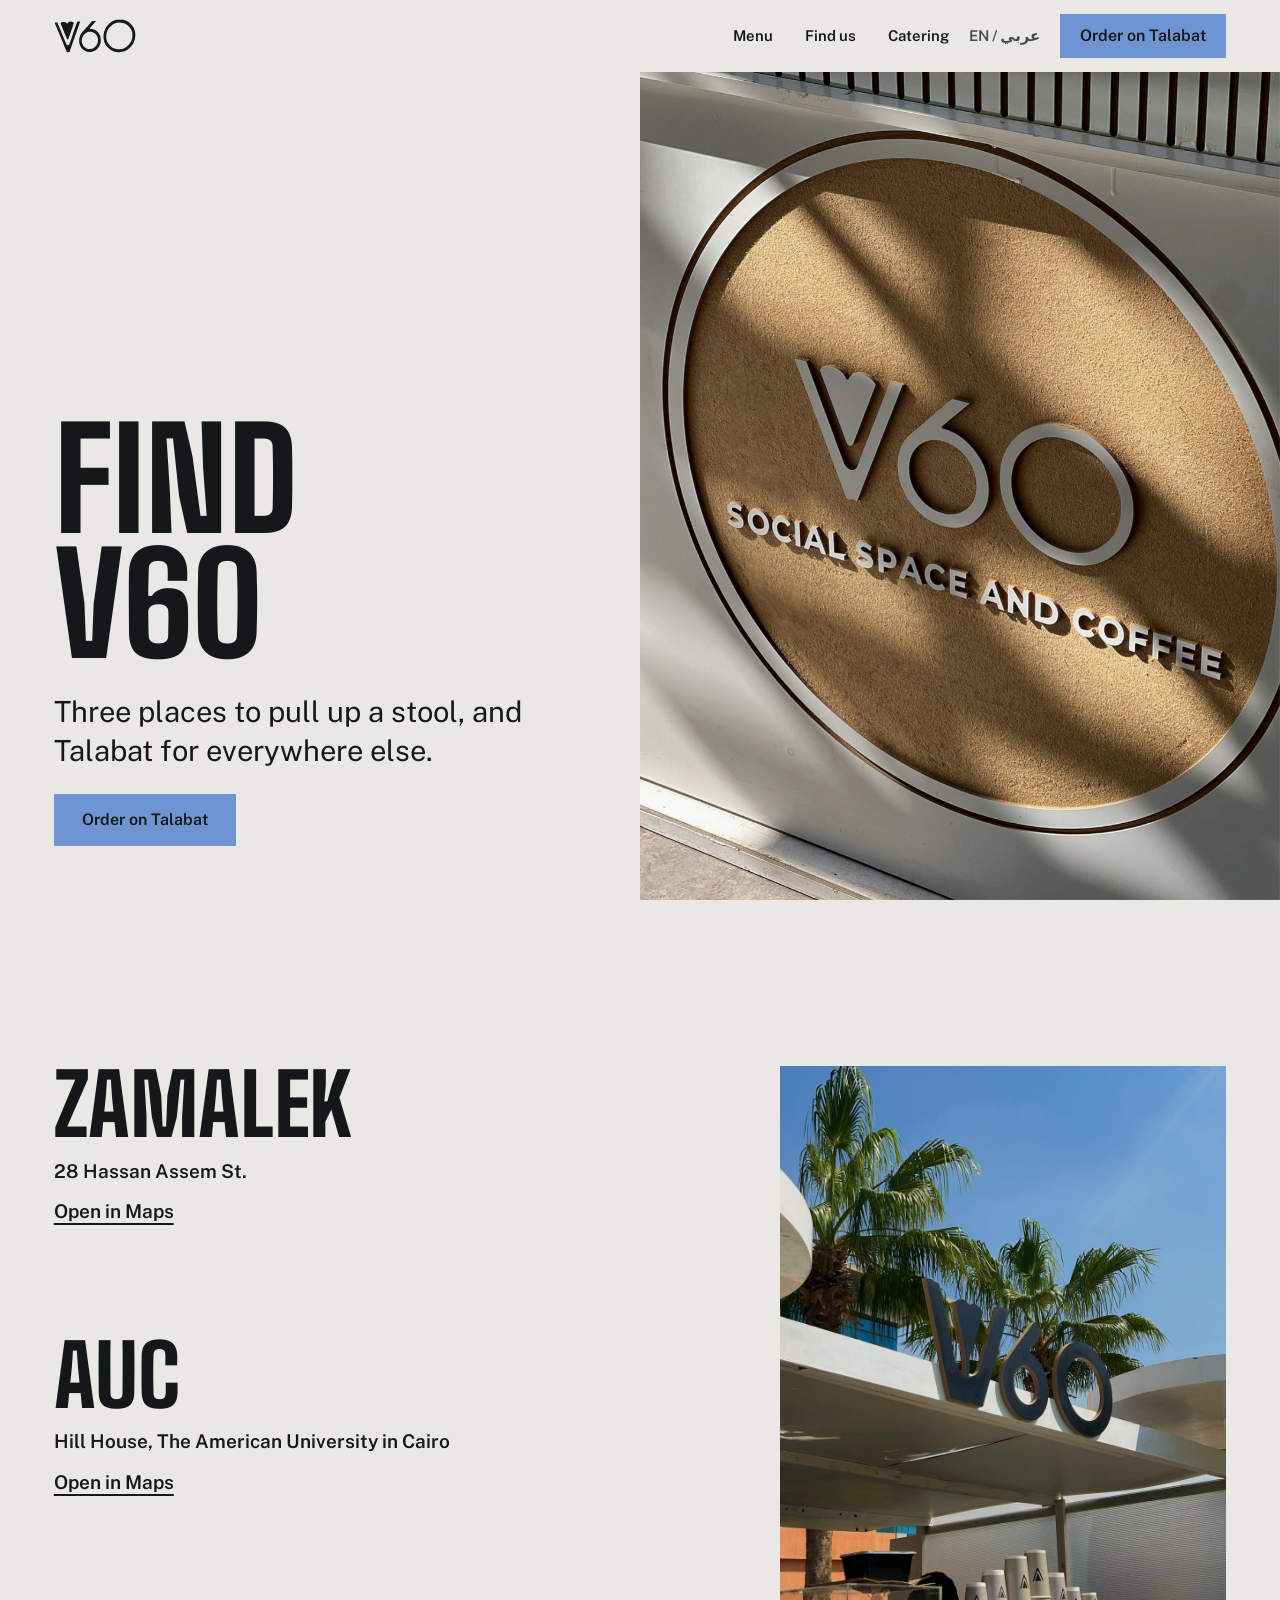
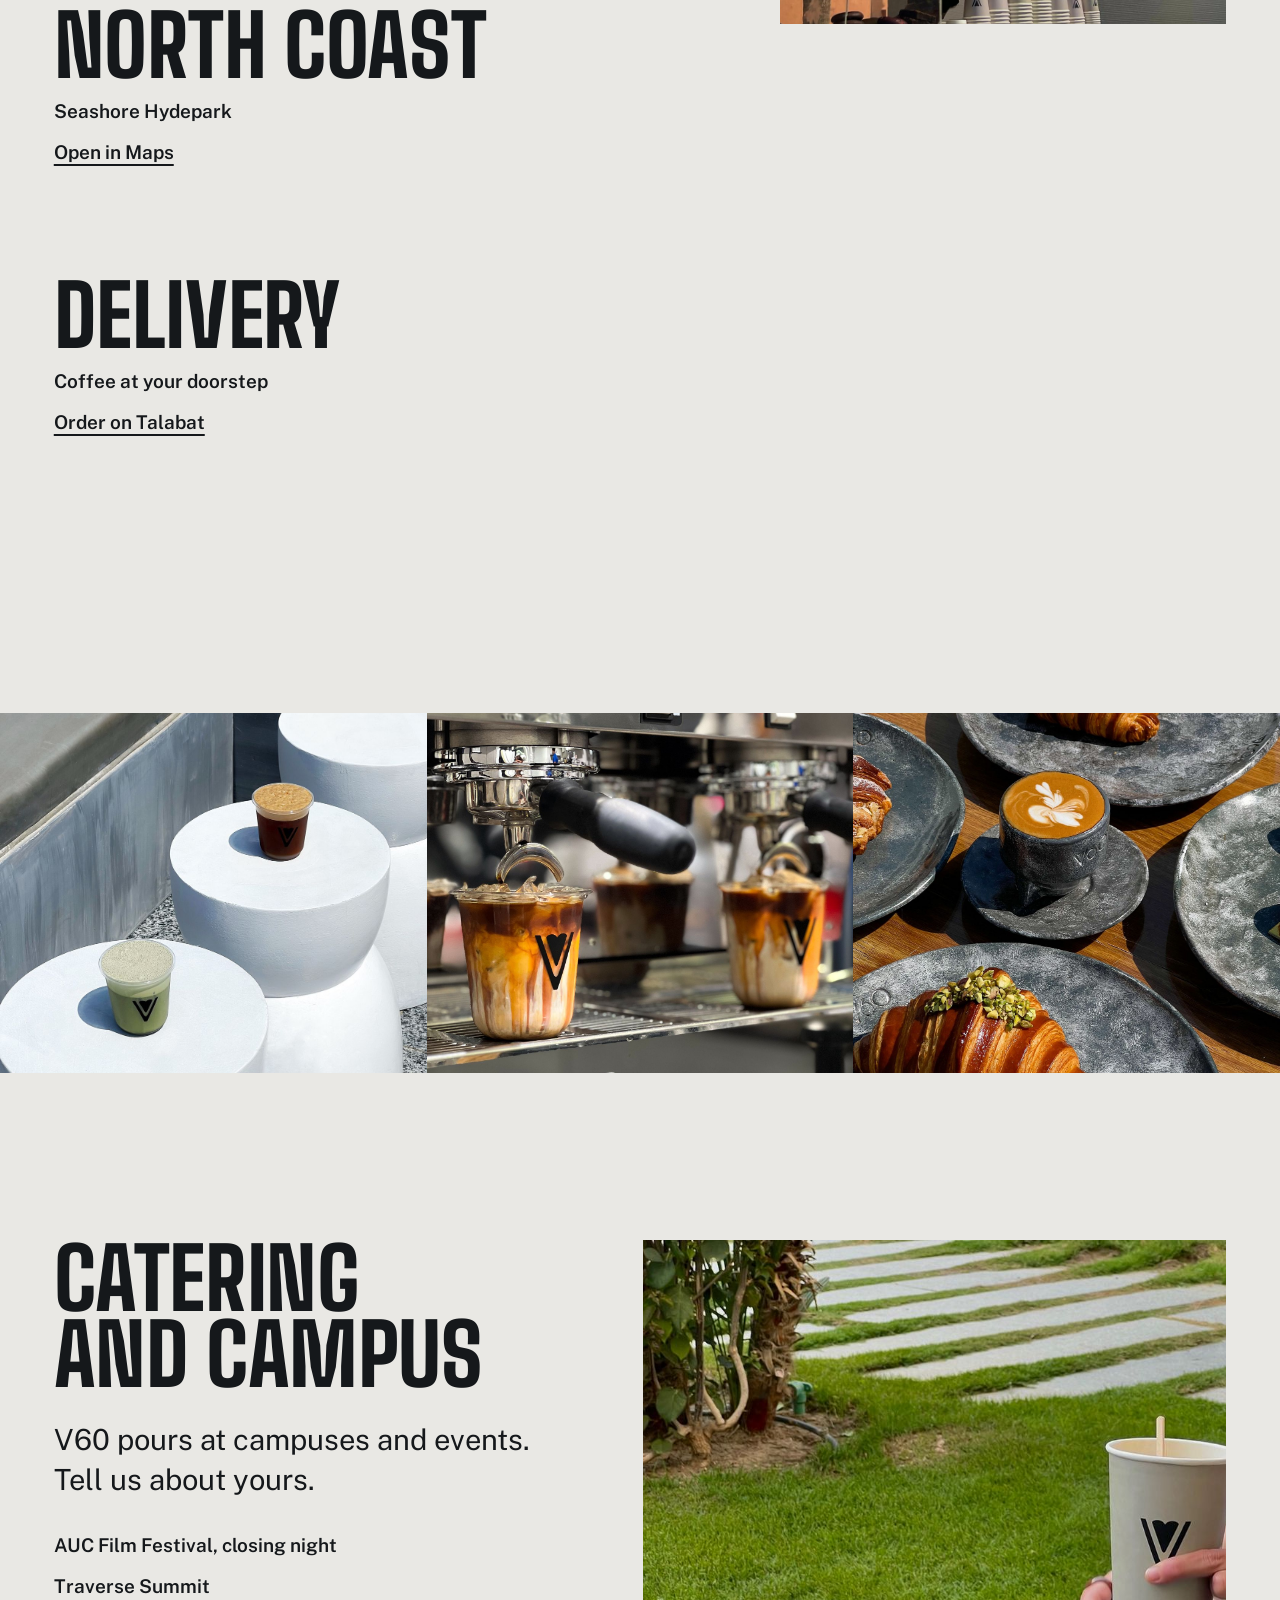
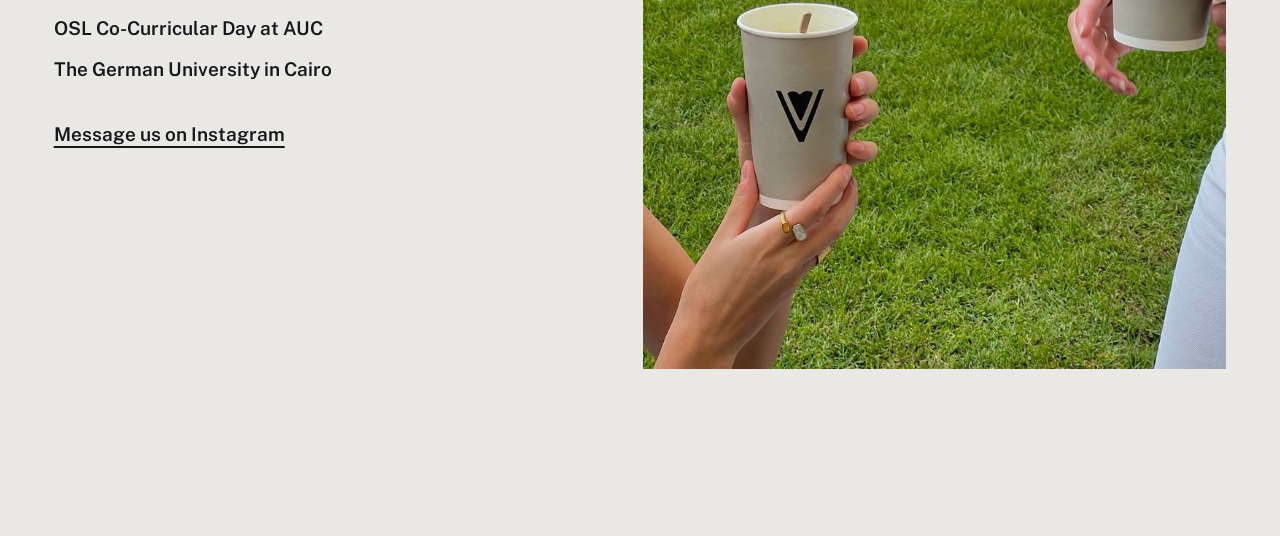
==== find.html @ 7d5fd2e3 "V60 website concept Co-Authored-By: Claude Sonnet 5.5 <noreply@anthropic.com> Claude-Session: https:" ====
<!doctype html>
<html lang="en">
<head>
<meta charset="utf-8">
<meta name="viewport" content="width=device-width, initial-scale=1, minimum-scale=1">
<title>Find us | V60 Social Space and Coffee</title>
<meta name="description" content="V60 in Zamalek, at AUC and on the North Coast. Delivery on Talabat. Catering for campuses and events.">
<meta name="theme-color" content="#E9E8E4">
<link rel="icon" href="assets/logo-dark.svg" type="image/svg+xml">
<link rel="preload" as="font" type="font/woff2" href="assets/fonts/big-shoulders-latin-800-normal.woff2" crossorigin>
<link rel="preload" as="font" type="font/woff2" href="assets/fonts/public-sans-latin-400-normal.woff2" crossorigin>
<link rel="preload" as="font" type="font/woff2" href="assets/fonts/public-sans-latin-600-normal.woff2" crossorigin>
<style>html.fl body{opacity:0}body{transition:opacity .25s ease}</style>
<script>document.documentElement.classList.add('fl','js');(function(){var d=document,h=d.documentElement,t;function done(){clearTimeout(t);h.classList.remove('fl');requestAnimationFrame(function(){h.classList.add('go')})}t=setTimeout(done,1200);if(d.fonts&&d.fonts.load){Promise.all([d.fonts.load('800 1em "Big Shoulders"'),d.fonts.load('400 1em "Public Sans"'),d.fonts.load('600 1em "Public Sans"')]).then(done,done)}else{done()}})();</script>
<link rel="stylesheet" href="assets/fonts.css?v=1">
<link rel="stylesheet" href="assets/styles.css?v=1">
</head>
<body>

<header class="bar">
  <a class="brand" href="index.html" aria-label="V60 Social Space and Coffee, home"><img src="assets/logo-dark.svg" alt="V60" width="82" height="34"></a>
  <nav class="links" aria-label="Main">
    <a href="menu.html">Menu</a>
    <a href="find.html" aria-current="page">Find us</a>
    <a href="find.html#catering">Catering</a>
  </nav>
  <button class="lang" type="button" data-lang>EN / عربي</button>
  <a class="btn" href="https://www.talabat.com/egypt/v60-coffee" target="_blank" rel="noopener">Order on Talabat</a>
  <button class="burger" type="button" aria-expanded="false" aria-controls="panel-nav">Menu</button>
</header>
<nav class="panel-nav" id="panel-nav" aria-label="Main">
  <a href="menu.html">Menu</a>
  <a href="find.html">Find us</a>
  <a href="find.html#catering">Catering</a>
  <button type="button" data-lang>EN / عربي</button>
</nav>

<main>
  <section class="find-top" aria-labelledby="find-h">
    <div class="copy">
      <h1 id="find-h"><span class="ln"><span>Find</span></span><span class="ln"><span style="--d:110ms">V60</span></span></h1>
      <p class="lead hero-fade">Three places to pull up a stool, and Talabat for everywhere else.</p>
      <div class="hero-actions hero-fade">
        <a class="btn" href="https://www.talabat.com/egypt/v60-coffee" target="_blank" rel="noopener">Order on Talabat</a>
      </div>
    </div>
    <div class="ph">
      <img src="assets/img/sign-cork.jpg" width="1120" height="1400" alt="The round cork V60 Social Space and Coffee sign with white cut letters, striped by sunlight.">
    </div>
  </section>

  <section class="where" aria-labelledby="where-h">
    <h2 class="sr" id="where-h">Locations</h2>
    <ul>
      <li class="rv">
        <h2>Zamalek</h2>
        <div class="info"><b>28 Hassan Assem St.</b><a class="tlink" href="https://www.google.com/maps/search/?api=1&amp;query=V60+Social+Space+and+Coffee+28+Hassan+Assem+St+Zamalek" target="_blank" rel="noopener">Open in Maps</a></div>
      </li>
      <li class="rv">
        <h2>AUC</h2>
        <div class="info"><b>Hill House, The American University in Cairo</b><a class="tlink" href="https://www.google.com/maps/search/?api=1&amp;query=V60+Hill+House+American+University+in+Cairo" target="_blank" rel="noopener">Open in Maps</a></div>
      </li>
      <li class="rv">
        <h2>North Coast</h2>
        <div class="info"><b>Seashore Hydepark</b><a class="tlink" href="https://www.google.com/maps/search/?api=1&amp;query=V60+Seashore+Hydepark+North+Coast" target="_blank" rel="noopener">Open in Maps</a></div>
      </li>
      <li class="rv">
        <h2>Delivery</h2>
        <div class="info"><b>Coffee at your doorstep</b><a class="tlink" href="https://www.talabat.com/egypt/v60-coffee" target="_blank" rel="noopener">Order on Talabat</a></div>
      </li>
    </ul>
    <figure class="rv" style="--d:100ms"><img src="assets/img/sign-palms-booth.jpg" width="1012" height="1800" alt="The V60 sign in dark letters with gold edges above a coffee stand, under palm trees and blue sky." loading="lazy"></figure>
  </section>

  <div class="strip pad">
    <img src="assets/img/two-drinks-stools.jpg" width="1120" height="1400" alt="An iced coffee and an iced matcha on two white stools." loading="lazy">
    <img src="assets/img/espresso-pour.jpg" width="1400" height="1400" alt="Two iced lattes pulling on the espresso machine." loading="lazy">
    <img src="assets/img/croissants.jpg" width="1280" height="1600" alt="Croissants and pastries on stone plates beside a latte." loading="lazy">
  </div>

  <section class="cater" id="catering" aria-labelledby="cater-h">
    <div>
      <h2 class="head rv" id="cater-h">Catering and campus</h2>
      <p class="lead rv" style="--d:80ms">V60 pours at campuses and events. Tell us about yours.</p>
      <ul class="rv" style="--d:120ms">
        <li>AUC Film Festival, closing night</li>
        <li>Traverse Summit</li>
        <li>OSL Co-Curricular Day at AUC</li>
        <li>The German University in Cairo</li>
      </ul>
      <a class="tlink rv" href="https://www.instagram.com/v60.space/" target="_blank" rel="noopener">Message us on Instagram</a>
    </div>
    <figure class="ph rv" style="--d:100ms"><img src="assets/img/matcha-lawn.jpg" width="898" height="1000" alt="A hand holding a V60 cup of iced matcha on a sunny lawn." loading="lazy"></figure>
  </section>

  <div style="height:var(--gap)"></div>
</main>

<dialog id="lang-dialog" aria-label="Language">
  <p>Arabic is not in this preview. It will be live in the final version.</p>
  <button class="btn" type="button" data-close>Got it</button>
</dialog>
<script src="assets/app.js?v=1" defer></script>
</body>
</html>
---- assets/fonts.css ----
@font-face{font-family:"Big Shoulders";font-style:normal;font-weight:800;font-display:block;src:url("fonts/big-shoulders-latin-800-normal.woff2") format("woff2");unicode-range:U+0000-00FF,U+0131,U+0152-0153,U+02BB-02BC,U+02C6,U+02DA,U+02DC,U+2000-206F,U+20AC,U+2122,U+2191,U+2193,U+2212,U+2215,U+FEFF,U+FFFD}
@font-face{font-family:"Public Sans";font-style:normal;font-weight:400;font-display:block;src:url("fonts/public-sans-latin-400-normal.woff2") format("woff2");unicode-range:U+0000-00FF,U+0131,U+0152-0153,U+02BB-02BC,U+02C6,U+02DA,U+02DC,U+2000-206F,U+20AC,U+2122,U+2191,U+2193,U+2212,U+2215,U+FEFF,U+FFFD}
@font-face{font-family:"Public Sans";font-style:normal;font-weight:600;font-display:block;src:url("fonts/public-sans-latin-600-normal.woff2") format("woff2");unicode-range:U+0000-00FF,U+0131,U+0152-0153,U+02BB-02BC,U+02C6,U+02DA,U+02DC,U+2000-206F,U+20AC,U+2122,U+2191,U+2193,U+2212,U+2215,U+FEFF,U+FFFD}
---- assets/styles.css ----
:root{
  --ground:#E9E8E4;
  --paper:#F2F4F5;
  --ink:#15181B;
  --ink-soft:#454B50;
  --sky:#AEBFE3;
  --accent:#6F94D2;
  --accent-deep:#5B82C4;
  --granite:#2A2F31;

  --m:clamp(20px,4.2vw,64px);
  --hh:72px;
  --gap:clamp(96px,13vw,192px);

  --step-small:clamp(.875rem,.85rem + .1vw,.9375rem);
  --step-body:clamp(1.0625rem,1rem + .25vw,1.1875rem);
  --step-lead:clamp(1.375rem,1.1rem + .9vw,1.875rem);
  --step-head:clamp(2.75rem,1.3rem + 5vw,5.75rem);
  --step-display:clamp(4.25rem,2rem + 8.4vw,9.75rem);
  --step-sub:clamp(2.25rem,1.2rem + 3vw,3.75rem);

  --ease:cubic-bezier(.23,1,.32,1);
}
*,*::before,*::after{box-sizing:border-box}
html{-webkit-text-size-adjust:100%;overflow-x:clip}
body{margin:0;overflow-x:clip;background:var(--ground);color:var(--ink);font:400 var(--step-body)/1.55 "Public Sans",system-ui,sans-serif;-webkit-font-smoothing:antialiased;text-rendering:optimizeLegibility}
img{display:block;max-width:100%;height:auto}
a{color:inherit}
button{font:inherit;color:inherit}
h1,h2,h3{margin:0;font-family:"Big Shoulders","Arial Narrow",sans-serif;font-weight:800;text-transform:uppercase;letter-spacing:-.005em;line-height:.9;text-wrap:balance}
p{margin:0;text-wrap:pretty}
ul{margin:0;padding:0;list-style:none}
.sr{position:absolute;width:1px;height:1px;margin:-1px;padding:0;overflow:hidden;clip:rect(0 0 0 0);white-space:nowrap;border:0}
:focus-visible{outline:3px solid var(--ink);outline-offset:3px}
.dark :focus-visible,.end :focus-visible{outline-color:var(--paper)}
::selection{background:var(--sky);color:var(--ink)}

/* header */
.bar{position:sticky;top:0;z-index:40;height:var(--hh);display:flex;align-items:center;gap:20px;padding:0 var(--m);background:var(--ground)}
.brand{display:block;flex:none;line-height:0}
.brand img{height:34px;width:auto}
.links{display:flex;gap:32px;margin-left:auto}
.links a,.lang{font-size:var(--step-small);font-weight:600;text-decoration:none;min-height:44px;display:inline-flex;align-items:center}
.lang{background:none;border:0;padding:0;cursor:pointer;color:var(--ink-soft)}
.bar .btn{min-height:44px;padding:0 20px}
.burger{display:none;background:none;border:0;padding:0 4px;min-height:44px;font-size:var(--step-small);font-weight:600;cursor:pointer}
.panel-nav{display:none}

.btn{display:inline-flex;align-items:center;justify-content:center;min-height:52px;padding:0 28px;background:var(--accent);color:var(--ink);font:600 1rem/1 "Public Sans",sans-serif;text-decoration:none;border:0;cursor:pointer;white-space:nowrap;transition:transform .16s var(--ease),background-color .16s var(--ease)}
.btn:active{transform:scale(.97)}
.tlink{font-weight:600;text-decoration:underline;text-decoration-thickness:2px;text-underline-offset:5px;display:inline-flex;align-items:center;min-height:44px}
@media (hover:hover) and (pointer:fine){
  .btn:hover{background:var(--accent-deep)}
  .tlink:hover{text-decoration-thickness:4px}
  .links a:hover{text-decoration:underline;text-underline-offset:6px;text-decoration-thickness:2px}
}

/* hero */
.hero{display:grid;grid-template-columns:minmax(0,1fr) minmax(0,1.1fr);min-height:calc(100svh - var(--hh))}
.hero-copy{padding:var(--m);display:flex;flex-direction:column;justify-content:flex-end;gap:28px}
.hero h1{font-size:clamp(3.25rem,7.3vw,9rem);line-height:.88;margin-left:-.03em}
.ln{white-space:nowrap}
.ln{display:block;overflow:hidden;padding-bottom:.06em;margin-bottom:-.06em}
.ln>span{display:block}
.hero .lead{font-size:var(--step-lead);line-height:1.35;max-width:22em}
.hero-actions{display:flex;flex-wrap:wrap;align-items:center;gap:8px 28px}
.hero-photo{position:relative;overflow:hidden;background:var(--sky)}
.hero-photo img{position:absolute;inset:0;width:100%;height:100%;object-fit:cover;object-position:50% 36%}

/* section scaffolding */
section{position:relative}
.wrap{padding-inline:var(--m)}
.gap-top{padding-top:var(--gap)}
.head{font-size:var(--step-head);line-height:.9}

/* intro */
.intro{padding-top:var(--gap)}
.intro h2{max-width:13em}
.caps{display:flex;gap:48px;margin-top:28px;font-size:var(--step-small);line-height:1.5;color:var(--ink-soft)}
.caps p{width:210px}
.pano{margin:40px 0 0}
.pano img{width:100%;aspect-ratio:21/9;object-fit:cover;object-position:50% 48%}

/* band */
.band-head{padding:var(--gap) var(--m) 0 calc(var(--m) + 16.6%)}
.band-head h2{max-width:11em}
.band{display:flex;height:68svh;min-height:420px;margin-top:64px}
.panel{position:relative;flex:1 1 0;min-width:0;overflow:hidden;transition:flex-grow .5s var(--ease);margin:0;background:var(--sky)}
.panel:nth-child(1){flex-grow:5}.panel:nth-child(2){flex-grow:2}.panel:nth-child(3){flex-grow:3}.panel:nth-child(4){flex-grow:2}
.panel img{width:100%;height:100%;object-fit:cover}
.panel-title{position:absolute;top:0;left:0;max-width:16em;padding:24px;background:rgba(21,24,27,.7);color:var(--paper);font-family:"Big Shoulders",sans-serif;font-weight:800;text-transform:uppercase;font-size:var(--step-lead);line-height:.95}
.band-cap{padding:20px var(--m) 0;max-width:calc(36em + var(--m) * 2);color:var(--ink-soft)}
@media (hover:hover) and (pointer:fine){.band .panel:hover{flex-grow:6}}

/* picker */
.pick{display:grid;grid-template-columns:minmax(0,5fr) minmax(0,6fr);grid-template-areas:"h photo" "chips photo" "out photo";grid-template-rows:auto auto 1fr;column-gap:clamp(32px,8vw,128px);padding:var(--gap) var(--m) 0;align-items:start}
.pick>h2{grid-area:h}.pick>.chips{grid-area:chips}.pick>.pick-photo{grid-area:photo}.pick>.pick-out{grid-area:out}
.pick h2{margin-bottom:32px}
.chips{border:0;margin:0;padding:0;min-width:0}
.chips{display:flex;flex-wrap:wrap;gap:8px}
.chips input{position:absolute;opacity:0;width:1px;height:1px}
.chips label{display:inline-flex;align-items:center;min-height:48px;padding:0 16px;background:var(--paper);font-weight:600;cursor:pointer;transition:background-color .16s var(--ease),color .16s var(--ease),transform .16s var(--ease)}
.chips label:active{transform:scale(.97)}
.chips input:checked+label{background:var(--ink);color:var(--paper)}
.chips input:focus-visible+label{outline:3px solid var(--ink);outline-offset:3px}
@media (hover:hover) and (pointer:fine){.chips input:not(:checked)+label:hover{background:var(--sky)}}
.pick-out{margin-top:72px;min-height:12.5em}
.pick-out h3{font-size:var(--step-sub);line-height:.92}
.pick-out p{margin-top:16px;max-width:26em;font-size:var(--step-lead);line-height:1.35}
.pick-out .tlink{margin-top:20px}
.pick-photo{aspect-ratio:4/5;background:var(--sky);overflow:hidden;position:relative}
.pick-photo img{position:absolute;inset:0;width:100%;height:100%;object-fit:cover;transition:opacity .22s var(--ease)}
.pick-photo img.out{opacity:0}

/* sticky sequence */
.seq-intro{padding:var(--gap) var(--m) 56px;display:grid;grid-template-columns:minmax(0,7fr) minmax(0,5fr);gap:32px;align-items:end}
.seq-intro p{font-size:var(--step-lead);line-height:1.35;max-width:24em}
.seq{position:relative;height:300svh}
.seq figure{position:sticky;top:0;height:100svh;margin:0;overflow:hidden;background:var(--granite)}
.seq figure:nth-child(2){z-index:2}.seq figure:nth-child(3){z-index:3}
.seq img{width:100%;height:100%;object-fit:cover}
.seq figcaption{position:absolute;left:0;right:0;bottom:0;padding:48px var(--m) 28px;background:rgba(21,24,27,.68);color:var(--paper);font-size:var(--step-body);min-height:120px;display:flex;align-items:flex-end}

/* about */
.about{padding:var(--gap) var(--m) 0}
.about .lead{margin-top:28px;font-size:var(--step-lead);line-height:1.38;max-width:30em}
.tiles{display:grid;grid-template-columns:minmax(0,8fr) minmax(0,4fr);gap:16px;margin-top:72px;align-items:start}
.photo-wide{position:relative;aspect-ratio:16/10;overflow:hidden;margin:0;background:var(--sky)}
.photo-wide img{width:100%;height:100%;object-fit:cover;object-position:50% 42%}
.note{position:absolute;top:0;right:0;width:340px;max-width:70%;padding:20px;background:var(--paper)}
.tile-sky{background:var(--sky);aspect-ratio:4/3.1;display:grid;place-items:center;padding:12%}
.tile-sky img{width:100%;max-width:340px}
.facts{display:grid;grid-template-columns:1fr 1fr;gap:20px 24px;margin-top:24px}
.facts dt{font-size:var(--step-small);color:var(--ink-soft)}
.facts dd{margin:2px 0 0;font-weight:600;line-height:1.35}
.facts a{text-decoration:underline;text-underline-offset:4px;text-decoration-thickness:2px}

/* menu sheet */
.sheet-ground{background:var(--sky);margin-top:var(--gap);padding:var(--gap) var(--m);display:grid;grid-template-columns:minmax(0,1fr) minmax(0,640px);gap:clamp(32px,6vw,96px);align-items:start}
.sheet-photo{position:sticky;top:calc(var(--hh) + 24px);aspect-ratio:4/5;max-height:calc(100svh - var(--hh) - 48px);width:100%;overflow:hidden;margin:0;background:var(--paper);justify-self:end}
.sheet-photo img{width:100%;height:100%;object-fit:cover}
.sheet{position:relative;background:var(--paper);padding:88px clamp(28px,5vw,64px);text-align:center}
.sheet::before,.sheet::after{content:"";position:absolute;left:0;right:0;height:12px;background:url("data:image/svg+xml,%3Csvg xmlns='http://www.w3.org/2000/svg' width='40' height='12' viewBox='0 0 40 12'%3E%3Ccircle cx='20' cy='0' r='12' fill='%23AEBFE3'/%3E%3C/svg%3E") repeat-x}
.sheet::before{top:0}
.sheet::after{bottom:0;transform:scaleY(-1)}
.sheet h2{font-size:var(--step-head)}
.sheet .sub{margin-top:12px;font-size:var(--step-small);color:var(--ink-soft)}
.sheet-group{margin-top:56px}
.sheet-group h3{font-size:var(--step-lead);margin-bottom:20px}
.sheet-group li+li{margin-top:16px}
.sheet-group b{display:block;font-weight:600}
.sheet-group span{display:block;font-size:1rem;color:var(--ink-soft);margin-top:2px}
.sheet-end{margin-top:56px;display:grid;gap:4px;justify-items:center}
.sheet-end .tlink{margin-top:8px}

/* closing */
.strip{display:grid;grid-template-columns:repeat(3,minmax(0,1fr));grid-template-rows:minmax(0,1fr);height:40svh;min-height:260px;overflow:hidden}
.strip img{width:100%;height:100%;min-height:0;object-fit:cover}
.end{background:var(--ink);color:var(--paper)}
.field{display:grid;grid-template-columns:minmax(0,7fr) minmax(0,5fr);gap:32px;padding:clamp(56px,7vw,96px) var(--m);align-items:center}
.field .say{font-family:"Big Shoulders",sans-serif;font-weight:800;text-transform:uppercase;font-size:var(--step-lead);line-height:1.05;max-width:24em}
.field .say a{text-decoration:underline;text-decoration-thickness:4px;text-underline-offset:6px;text-decoration-color:var(--accent)}
.field .small{margin-top:32px;max-width:34em;font-size:var(--step-small);color:#CFD3D6}
.field .small a{color:var(--paper)}
.field img{width:min(320px,70%);justify-self:end}

.card{position:relative;background:var(--paper);color:var(--ink);margin:0 var(--m);padding:calc(var(--m) + 32px) clamp(24px,5vw,72px) 28px;display:grid;grid-template-columns:minmax(0,1fr) minmax(0,1fr);gap:32px 48px}
.card::before{content:"";position:absolute;left:0;right:0;top:0;height:calc(100% / 24 * 1);height:clamp(28px,4vw,56px);background:url("data:image/svg+xml,%3Csvg xmlns='http://www.w3.org/2000/svg' width='100' height='50' viewBox='0 0 100 50' preserveAspectRatio='none'%3E%3Cellipse cx='50' cy='0' rx='48' ry='48' fill='%2315181B'/%3E%3C/svg%3E") repeat-x;background-size:calc(100% / 12) 100%}
.card h2{font-size:var(--step-head)}
.card .msg{margin-top:16px;font-size:var(--step-body);max-width:24em}
.addr{display:grid;gap:12px;font-size:var(--step-body)}
.addr a{text-decoration:underline;text-decoration-thickness:2px;text-underline-offset:5px;min-height:28px}
.stamp{position:absolute;top:calc(clamp(28px,4vw,56px) + 20px);right:clamp(24px,5vw,72px);width:88px;padding:6px;background:var(--paper);outline:0}
.stamp img{width:100%;aspect-ratio:3/4;object-fit:cover}
.imprint{grid-column:1/-1;text-align:center;font-size:var(--step-small);color:var(--ink-soft);padding-top:24px}
.end .tail{height:var(--m)}

/* dialog */
dialog{border:0;padding:32px;max-width:min(420px,calc(100vw - 40px));background:var(--paper);color:var(--ink)}
dialog::backdrop{background:rgba(21,24,27,.5)}
dialog p{font-size:var(--step-lead);line-height:1.3;font-family:"Big Shoulders",sans-serif;font-weight:800;text-transform:uppercase}
dialog .btn{margin-top:24px}

/* menu page */
.menu-top{padding:clamp(56px,8vw,112px) var(--m) 40px}
.menu-top h1{font-size:var(--step-display)}
.menu-top p{margin-top:20px;font-size:var(--step-lead);line-height:1.35;max-width:24em}
.cats{position:sticky;top:var(--hh);z-index:30;background:var(--ground);padding:12px var(--m);display:flex;flex-wrap:wrap;gap:8px}
.cats a{flex:none;display:inline-flex;align-items:center;min-height:48px;padding:0 20px;background:var(--paper);font-weight:600;text-decoration:none;transition:background-color .16s var(--ease),color .16s var(--ease)}
.cats a[aria-current="true"]{background:var(--ink);color:var(--paper)}
@media (hover:hover) and (pointer:fine){.cats a:not([aria-current="true"]):hover{background:var(--sky)}}
.cat{padding:clamp(96px,10vw,152px) var(--m) 0;scroll-margin-top:calc(var(--hh) + 72px)}
.cat:first-of-type{padding-top:48px}
.cat>h2{font-size:var(--step-head);margin-bottom:32px}
.cards{display:grid;grid-template-columns:repeat(4,minmax(0,1fr));gap:40px 20px}
.cards .rv:nth-child(2){--d:70ms}.cards .rv:nth-child(3){--d:140ms}.cards .rv:nth-child(4){--d:210ms}
.dish{margin:0;display:flex;flex-direction:column}
.dish .ph{aspect-ratio:4/5;overflow:hidden;background:var(--sky)}
.dish img{width:100%;height:100%;object-fit:cover}
.dish h3{margin-top:14px;font-size:var(--step-lead);line-height:.95}
.dish p{margin-top:6px;font-size:1rem;color:var(--ink-soft);line-height:1.45}
.dish.wide{grid-column:span 2}
@media (max-width:1099px){.cards{grid-template-columns:repeat(2,minmax(0,1fr))}}
@media (max-width:599px){.cards{grid-template-columns:minmax(0,1fr)}.dish.wide{grid-column:auto}.dish.wide .ph{aspect-ratio:4/5}}
.dish.wide .ph{aspect-ratio:8/5}
.dish.text .ph{display:grid;place-items:center;background:var(--sky)}
.dish.text .ph img{width:46%;height:auto;object-fit:contain}
.menu-end{padding:var(--gap) var(--m)}
.menu-end p{font-size:var(--step-lead);line-height:1.35;max-width:24em;margin-bottom:24px}

/* find page */
.strip.pad{margin-top:var(--gap)}
.find-top{display:grid;grid-template-columns:minmax(0,1fr) minmax(0,1fr);min-height:calc(100svh - var(--hh))}
.find-top .copy{padding:var(--m);display:flex;flex-direction:column;justify-content:flex-end;gap:24px}
.find-top h1{font-size:var(--step-display)}
.find-top .lead{font-size:var(--step-lead);line-height:1.35;max-width:22em}
.find-top .ph{position:relative;overflow:hidden;background:var(--sky)}
.find-top .ph img{position:absolute;inset:0;width:100%;height:100%;object-fit:cover;object-position:50% 40%}
.where{display:grid;grid-template-columns:minmax(0,7fr) minmax(0,5fr);gap:clamp(32px,8vw,128px);padding:var(--gap) var(--m) 0;align-items:start}
.where li{display:grid;gap:14px;padding:0 0 clamp(72px,8vw,120px)}
.where figure{margin:0;position:sticky;top:calc(var(--hh) + 24px);aspect-ratio:4/5;overflow:hidden;background:var(--sky)}
.where figure img{width:100%;height:100%;object-fit:cover}
.where h2{font-size:var(--step-head)}
.where .info{display:grid;gap:4px;justify-items:start}
.where .info b{font-weight:600}
.where .info span{color:var(--ink-soft)}
.cater{display:grid;grid-template-columns:minmax(0,5fr) minmax(0,6fr);gap:clamp(32px,8vw,128px);padding:var(--gap) var(--m) 0;align-items:start}
.cater .ph{aspect-ratio:4/5;overflow:hidden;background:var(--sky);margin:0}
.cater .ph img{width:100%;height:100%;object-fit:cover}
.cater h2{margin-bottom:28px}
.cater .lead{font-size:var(--step-lead);line-height:1.35;max-width:26em}
.cater ul{margin-top:32px;display:grid;gap:12px}
.cater li{font-weight:600}
.cater .tlink{margin-top:28px}

/* motion */
.js .rv{opacity:0;transform:translateY(24px);transition:opacity .6s var(--ease),transform .6s var(--ease);transition-delay:var(--d,0ms)}
.js .rv.in{opacity:1;transform:none}
.js .ln>span{transform:translateY(108%)}
.js.go .ln>span{transform:none;transition:transform .9s var(--ease);transition-delay:var(--d,0ms)}
.js .hero-fade{opacity:0;transform:translateY(16px)}
.js.go .hero-fade{opacity:1;transform:none;transition:opacity .6s var(--ease) .5s,transform .6s var(--ease) .5s}
@keyframes drift{from{transform:scale(1.07)}to{transform:scale(1)}}
.hero-photo img,.find-top .ph img{animation:drift 2.4s var(--ease) both}

@media (prefers-reduced-motion:reduce){
  .js .rv,.js .hero-fade{opacity:1;transform:none;transition:none}
  .js .ln>span{transform:none;transition:none}
  .hero-photo img,.find-top .ph img{animation:none}
  .panel,.btn,.chips label,.pick-photo img{transition:none}
}

/* tablet and phone */
@media (max-width:1100px){
  .links{gap:20px}
  .tiles{grid-template-columns:minmax(0,1fr)}
  .tile-sky{aspect-ratio:3/2}
  .note{position:static;width:auto;max-width:none}
}
@media (max-width:899px){
  :root{--hh:64px}
  .links,.bar .lang{display:none}
  .burger{display:inline-flex;align-items:center;margin-left:0}
  .bar .btn{margin-left:auto}
  .panel-nav{position:fixed;left:0;right:0;top:var(--hh);z-index:39;background:var(--ground);padding:8px var(--m) 24px;display:none;flex-direction:column}
  .panel-nav.open{display:flex}
  .panel-nav a,.panel-nav button{font-family:"Big Shoulders",sans-serif;font-weight:800;text-transform:uppercase;font-size:var(--step-head);line-height:1;text-decoration:none;padding:12px 0;min-height:56px;background:none;border:0;text-align:left;cursor:pointer;color:var(--ink)}
  .hero{grid-template-columns:minmax(0,1fr);min-height:0}
  .hero-copy{padding:32px var(--m) 40px;gap:20px}
  .hero-photo{aspect-ratio:4/5;order:2}
  .hero .lead{font-size:1.3125rem}
  .hero h1{font-size:clamp(3.25rem,16.4vw,8rem)}
  .caps{flex-direction:column;gap:12px}
  .caps p{width:auto;max-width:22em}
  .pano img{aspect-ratio:4/5;object-position:50% 50%}
  .band-head{padding-left:var(--m)}
  .band{display:grid;grid-template-columns:1.78fr 1fr;grid-template-rows:1fr 1fr;height:84svh;margin-top:40px}
  .panel:nth-child(n){flex:none}
  .panel:nth-child(3){grid-column:1}
  .panel:nth-child(3){grid-row:2}
  .band .panel:nth-child(1){grid-column:1;grid-row:1}
  .band .panel:nth-child(2){grid-column:2;grid-row:1}
  .band .panel:nth-child(3){grid-column:1;grid-row:2}
  .band .panel:nth-child(4){grid-column:2;grid-row:2}
  .pick{grid-template-columns:minmax(0,1fr);grid-template-areas:"h" "chips" "photo" "out";grid-template-rows:none;row-gap:0}
  .pick>.pick-photo{margin-top:8px}
  .pick-out{margin-top:32px}
  .pick-out{min-height:0}
  .seq-intro{grid-template-columns:minmax(0,1fr);padding-bottom:40px}
  .seq{height:264svh}
  .seq figure{height:88svh}
  .sheet-ground{grid-template-columns:minmax(0,1fr);padding:72px 10px}
  .sheet-photo{display:none}
  .sheet{padding:80px 28px}
  .strip{grid-template-columns:minmax(0,1fr) minmax(0,1fr);grid-template-rows:auto auto;height:auto;min-height:0;overflow:visible}
  .strip img:first-child{grid-column:1/-1;aspect-ratio:4/3;height:auto}
  .strip img:not(:first-child){aspect-ratio:1/1;height:auto}
  .field{grid-template-columns:minmax(0,1fr)}
  .field img{justify-self:start;width:min(220px,60%)}
  .card{grid-template-columns:minmax(0,1fr);padding-top:calc(var(--m) + 36px)}
  .card::before{background-size:calc(100% / 6) 100%}
  .stamp{width:64px;padding:4px}
  .find-top{grid-template-columns:minmax(0,1fr);min-height:0}
  .find-top .ph{aspect-ratio:4/5;order:2}
  .cater{grid-template-columns:minmax(0,1fr);gap:40px}
  .cater .ph{order:2}
}
@media (max-width:699px){
  .where{grid-template-columns:minmax(0,1fr)}
  .where figure{position:static}
}
@media (max-width:420px){
  .cats a{padding:0 12px;font-size:.9375rem}
  .bar{gap:12px}
  .bar .btn{padding:0 14px;font-size:.9375rem}
  .brand img{height:30px}
}
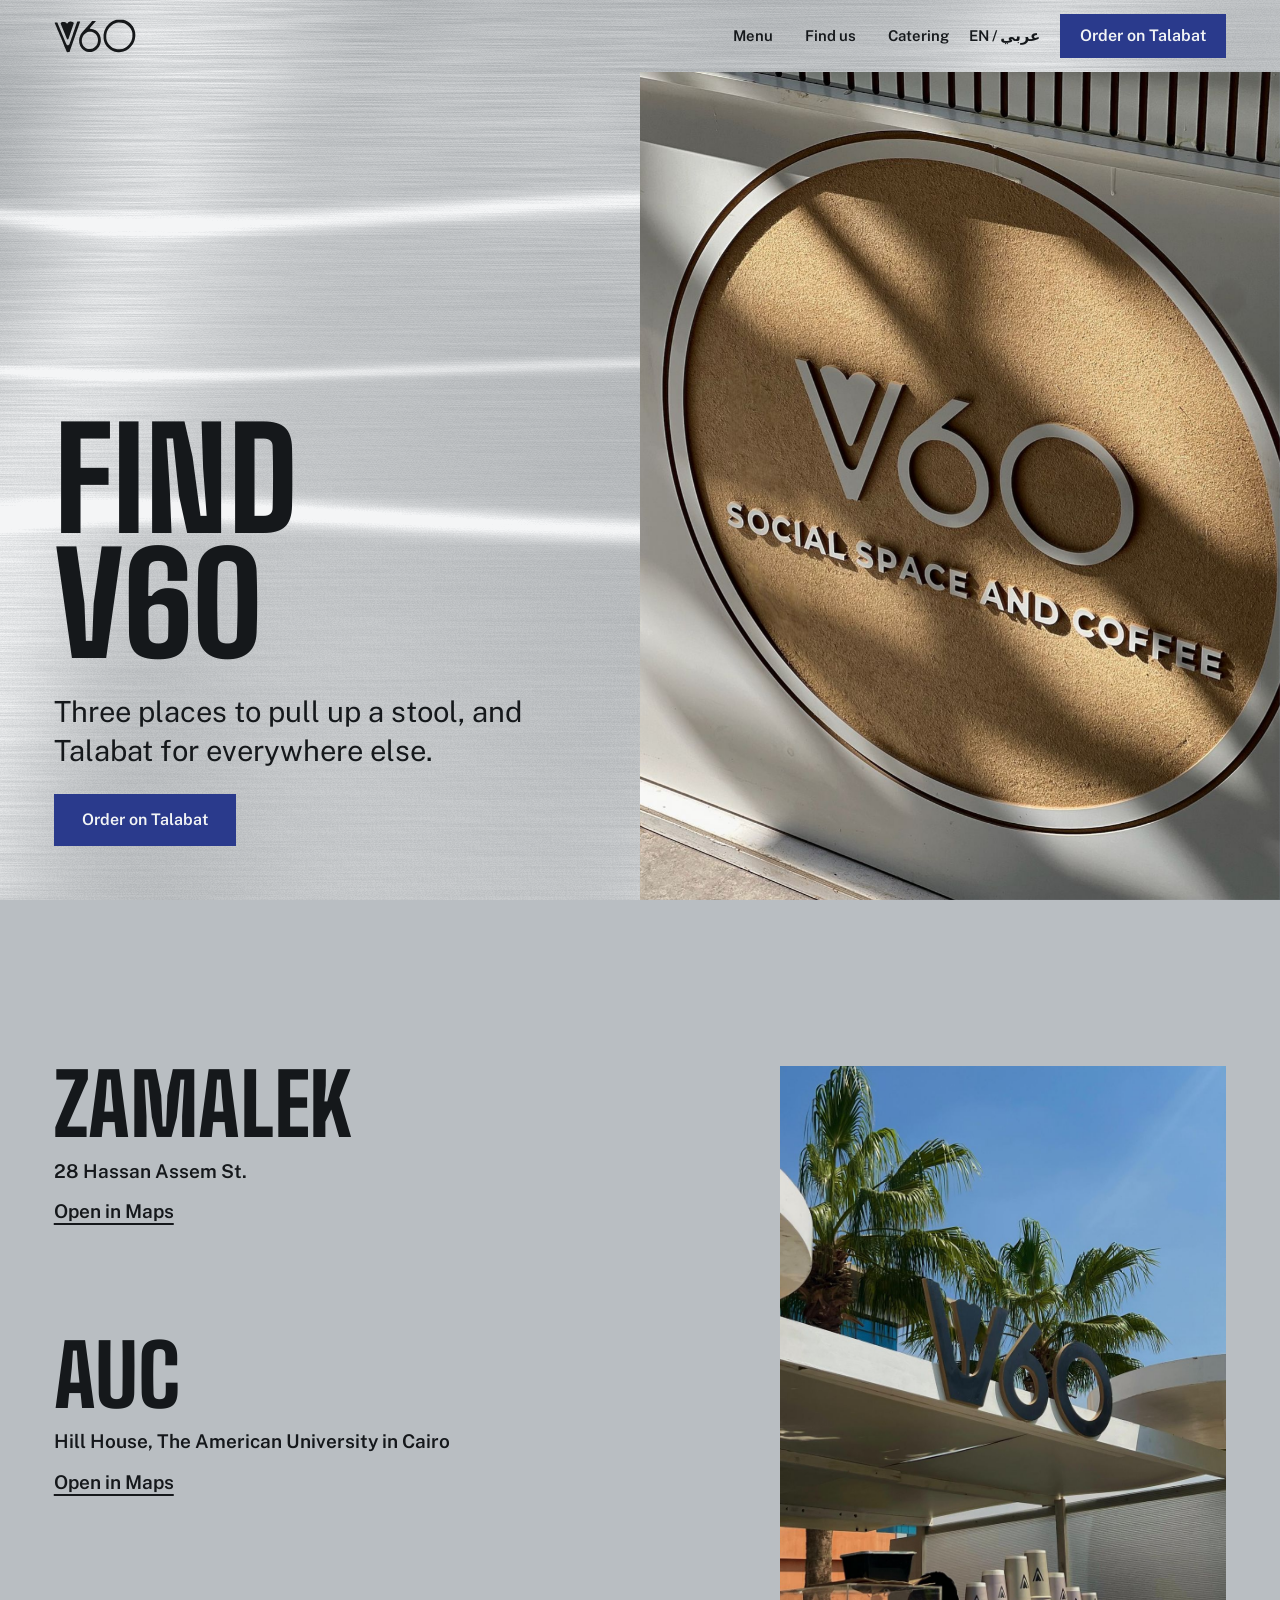
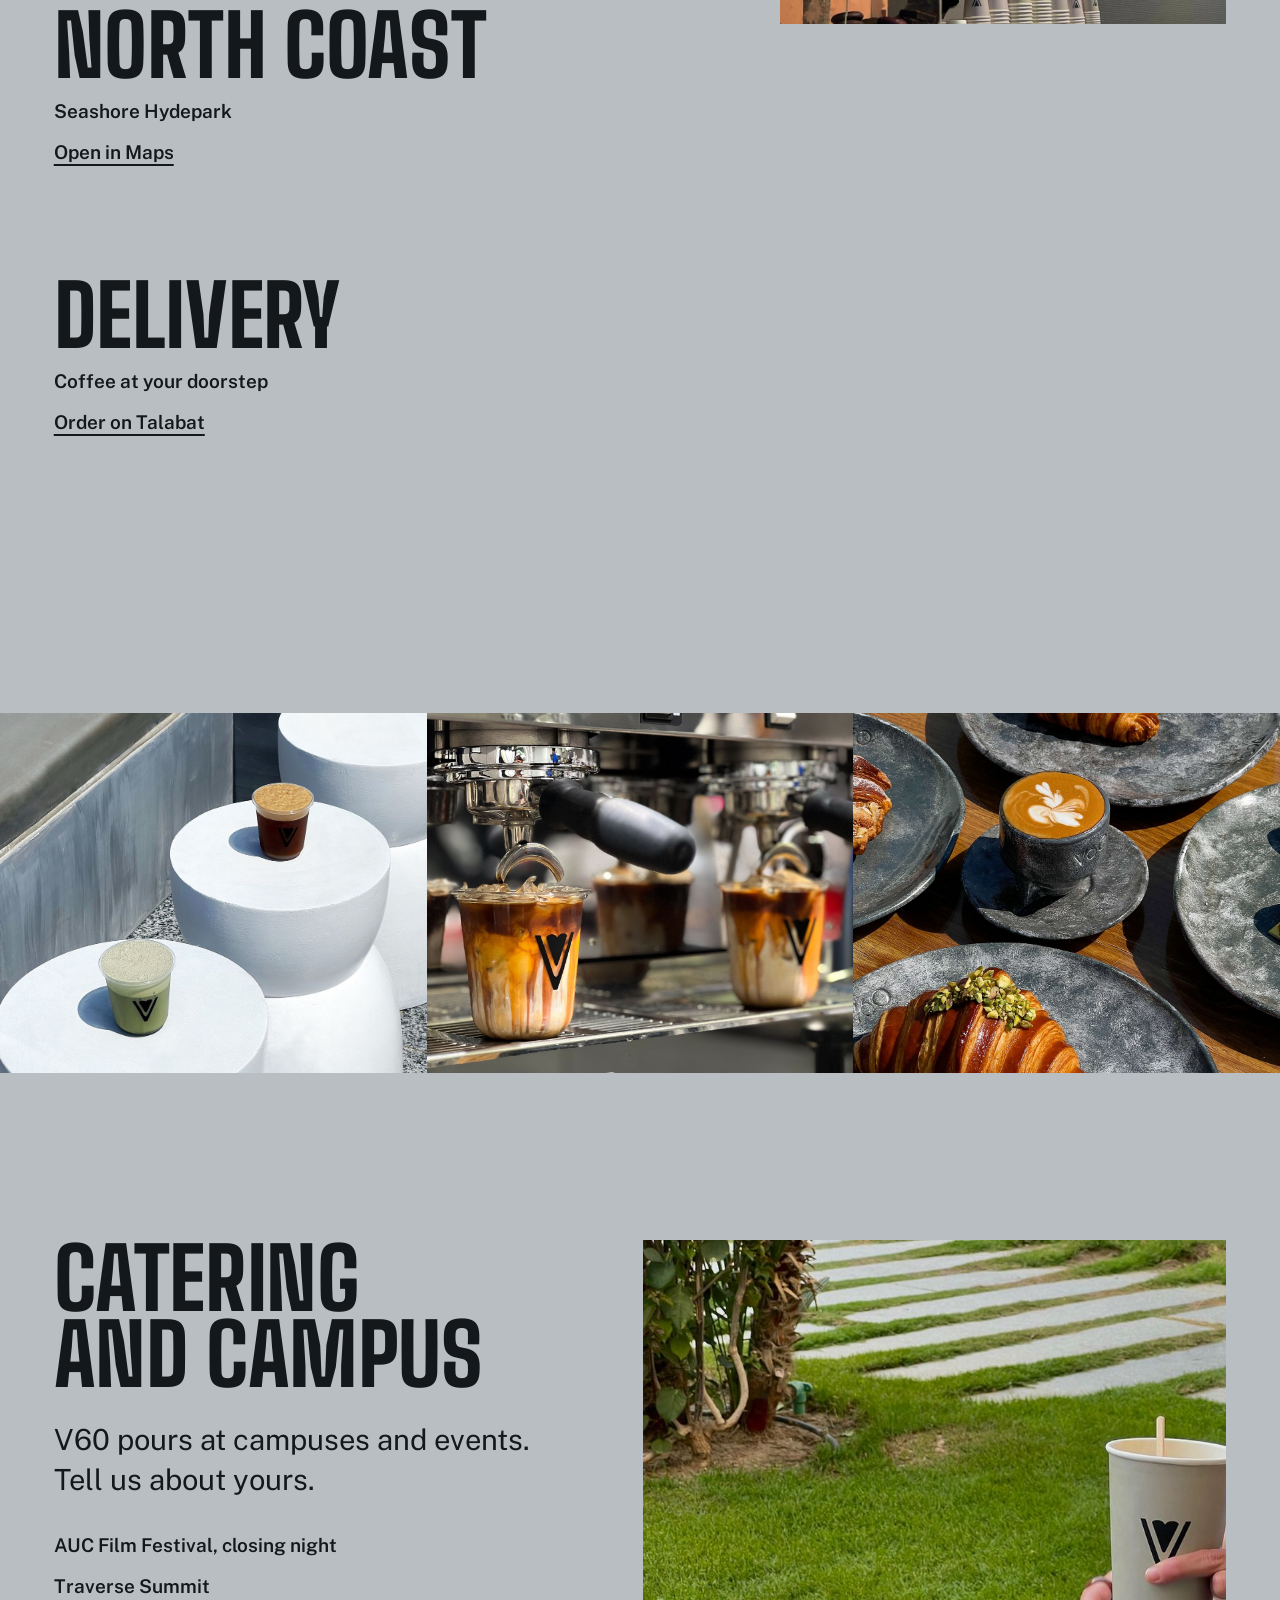
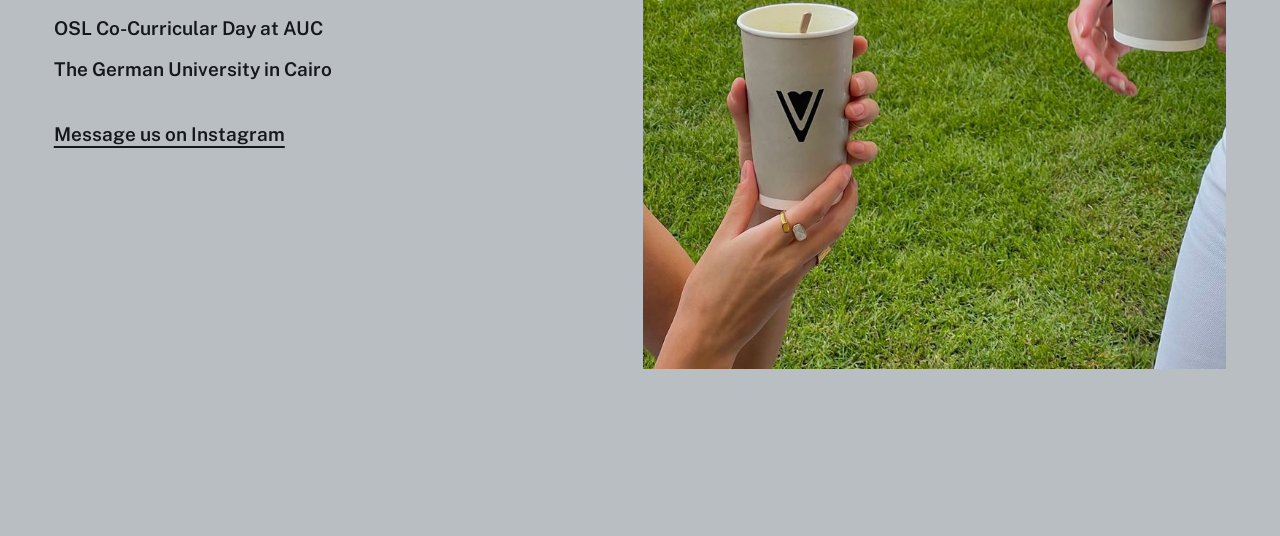
==== commit dfa95ed6: "Live stainless steel surface, steel header windows, lobby chapter Co-Authored-By: Claude Sonnet 5.5 " ====
--- a/find.html
+++ b/find.html
@@ -5,19 +5,21 @@
 <meta name="viewport" content="width=device-width, initial-scale=1, minimum-scale=1">
 <title>Find us | V60 Social Space and Coffee</title>
 <meta name="description" content="V60 in Zamalek, at AUC and on the North Coast. Delivery on Talabat. Catering for campuses and events.">
-<meta name="theme-color" content="#E9E8E4">
+<meta name="theme-color" content="#C4C9CC">
 <link rel="icon" href="assets/logo-dark.svg" type="image/svg+xml">
 <link rel="preload" as="font" type="font/woff2" href="assets/fonts/big-shoulders-latin-800-normal.woff2" crossorigin>
 <link rel="preload" as="font" type="font/woff2" href="assets/fonts/public-sans-latin-400-normal.woff2" crossorigin>
 <link rel="preload" as="font" type="font/woff2" href="assets/fonts/public-sans-latin-600-normal.woff2" crossorigin>
 <style>html.fl body{opacity:0}body{transition:opacity .25s ease}</style>
 <script>document.documentElement.classList.add('fl','js');(function(){var d=document,h=d.documentElement,t;function done(){clearTimeout(t);h.classList.remove('fl');requestAnimationFrame(function(){h.classList.add('go')})}t=setTimeout(done,1200);if(d.fonts&&d.fonts.load){Promise.all([d.fonts.load('800 1em "Big Shoulders"'),d.fonts.load('400 1em "Public Sans"'),d.fonts.load('600 1em "Public Sans"')]).then(done,done)}else{done()}})();</script>
-<link rel="stylesheet" href="assets/fonts.css?v=1">
-<link rel="stylesheet" href="assets/styles.css?v=1">
+<link rel="stylesheet" href="assets/fonts.css?v=6">
+<link rel="stylesheet" href="assets/styles.css?v=6">
 </head>
 <body>
+<canvas id="steel-bg" aria-hidden="true"></canvas>
 
 <header class="bar">
+  <canvas class="steel-win" aria-hidden="true"></canvas>
   <a class="brand" href="index.html" aria-label="V60 Social Space and Coffee, home"><img src="assets/logo-dark.svg" alt="V60" width="82" height="34"></a>
   <nav class="links" aria-label="Main">
     <a href="menu.html">Menu</a>
@@ -29,6 +31,7 @@
   <button class="burger" type="button" aria-expanded="false" aria-controls="panel-nav">Menu</button>
 </header>
 <nav class="panel-nav" id="panel-nav" aria-label="Main">
+  <canvas class="steel-win" aria-hidden="true"></canvas>
   <a href="menu.html">Menu</a>
   <a href="find.html">Find us</a>
   <a href="find.html#catering">Catering</a>
@@ -100,6 +103,6 @@
   <p>Arabic is not in this preview. It will be live in the final version.</p>
   <button class="btn" type="button" data-close>Got it</button>
 </dialog>
-<script src="assets/app.js?v=1" defer></script>
+<script src="assets/app.js?v=6" defer></script>
 </body>
 </html>
--- a/assets/styles.css
+++ b/assets/styles.css
@@ -1,11 +1,13 @@
 :root{
-  --ground:#E9E8E4;
+  --ground:#C4C9CC;
+  --steel:#C4C9CC;
   --paper:#F2F4F5;
   --ink:#15181B;
-  --ink-soft:#454B50;
+  --ink-soft:#181C1F;
   --sky:#AEBFE3;
-  --accent:#6F94D2;
-  --accent-deep:#5B82C4;
+  --accent:#2A3A8C;
+  --accent-deep:#202D72;
+  --accent-lt:#8FA8E0;
   --granite:#2A2F31;
 
   --m:clamp(20px,4.2vw,64px);
@@ -22,8 +24,8 @@
   --ease:cubic-bezier(.23,1,.32,1);
 }
 *,*::before,*::after{box-sizing:border-box}
-html{-webkit-text-size-adjust:100%;overflow-x:clip}
-body{margin:0;overflow-x:clip;background:var(--ground);color:var(--ink);font:400 var(--step-body)/1.55 "Public Sans",system-ui,sans-serif;-webkit-font-smoothing:antialiased;text-rendering:optimizeLegibility}
+html{-webkit-text-size-adjust:100%;overflow-x:clip;background:#B9BEC2}
+body{margin:0;overflow-x:clip;background:transparent;color:var(--ink);font:400 var(--step-body)/1.55 "Public Sans",system-ui,sans-serif;-webkit-font-smoothing:antialiased;text-rendering:optimizeLegibility}
 img{display:block;max-width:100%;height:auto}
 a{color:inherit}
 button{font:inherit;color:inherit}
@@ -35,18 +37,26 @@
 .dark :focus-visible,.end :focus-visible{outline-color:var(--paper)}
 ::selection{background:var(--sky);color:var(--ink)}
 
+/* stainless */
+.steel-win{position:absolute;left:0;top:0;width:100%;height:100%;z-index:-1;pointer-events:none;display:block}
+html.nogl .bar,html.nogl .cats,html.nogl .panel-nav{background:#B9BEC2}
+html.nogl .steel-win{display:none}
+#steel-bg{position:fixed;left:0;top:0;width:100%;height:100%;height:100lvh;z-index:-1;display:block;pointer-events:none}
+html.nogl body{background:#B9BEC2 url("img/steel-table.jpg") center/cover fixed}
+
+
 /* header */
-.bar{position:sticky;top:0;z-index:40;height:var(--hh);display:flex;align-items:center;gap:20px;padding:0 var(--m);background:var(--ground)}
+.bar{position:sticky;top:0;z-index:40;height:var(--hh);display:flex;align-items:center;gap:20px;padding:0 var(--m);isolation:isolate}
 .brand{display:block;flex:none;line-height:0}
 .brand img{height:34px;width:auto}
 .links{display:flex;gap:32px;margin-left:auto}
-.links a,.lang{font-size:var(--step-small);font-weight:600;text-decoration:none;min-height:44px;display:inline-flex;align-items:center}
-.lang{background:none;border:0;padding:0;cursor:pointer;color:var(--ink-soft)}
+.links a,.lang{font-size:var(--step-small);font-weight:600;text-decoration:none;min-height:44px;display:inline-flex;align-items:center;color:var(--ink)}
+.lang{background:none;border:0;padding:0;cursor:pointer}
 .bar .btn{min-height:44px;padding:0 20px}
-.burger{display:none;background:none;border:0;padding:0 4px;min-height:44px;font-size:var(--step-small);font-weight:600;cursor:pointer}
+.burger{display:none;background:none;border:0;padding:0 4px;min-height:44px;font-size:var(--step-small);font-weight:600;cursor:pointer;color:var(--ink)}
 .panel-nav{display:none}
 
-.btn{display:inline-flex;align-items:center;justify-content:center;min-height:52px;padding:0 28px;background:var(--accent);color:var(--ink);font:600 1rem/1 "Public Sans",sans-serif;text-decoration:none;border:0;cursor:pointer;white-space:nowrap;transition:transform .16s var(--ease),background-color .16s var(--ease)}
+.btn{display:inline-flex;align-items:center;justify-content:center;min-height:52px;padding:0 28px;background:var(--accent);color:var(--paper);font:600 1rem/1 "Public Sans",sans-serif;text-decoration:none;border:0;cursor:pointer;white-space:nowrap;transition:transform .16s var(--ease),background-color .16s var(--ease)}
 .btn:active{transform:scale(.97)}
 .tlink{font-weight:600;text-decoration:underline;text-decoration-thickness:2px;text-underline-offset:5px;display:inline-flex;align-items:center;min-height:44px}
 @media (hover:hover) and (pointer:fine){
@@ -91,6 +101,18 @@
 .panel-title{position:absolute;top:0;left:0;max-width:16em;padding:24px;background:rgba(21,24,27,.7);color:var(--paper);font-family:"Big Shoulders",sans-serif;font-weight:800;text-transform:uppercase;font-size:var(--step-lead);line-height:.95}
 .band-cap{padding:20px var(--m) 0;max-width:calc(36em + var(--m) * 2);color:var(--ink-soft)}
 @media (hover:hover) and (pointer:fine){.band .panel:hover{flex-grow:6}}
+
+/* lobby */
+.lobby{padding:var(--gap) var(--m) 0}
+.lobby-head{display:grid;grid-template-columns:minmax(0,7fr) minmax(0,5fr);gap:32px;align-items:end}
+.lobby-head p{font-size:var(--step-lead);line-height:1.35;max-width:22em}
+.lobby-plate{margin-top:64px}
+.lobby-grid{display:grid;grid-template-columns:minmax(0,5fr) minmax(0,3fr) minmax(0,4fr);gap:16px;align-items:end}
+.lobby-grid figure{margin:0;overflow:hidden;background:var(--sky)}
+.lobby-grid img{width:100%;height:100%;object-fit:cover}
+.lobby-grid .a{aspect-ratio:3/4}
+.lobby-grid .b{aspect-ratio:1/2.1}
+.lobby-grid .c{aspect-ratio:4/5}
 
 /* picker */
 .pick{display:grid;grid-template-columns:minmax(0,5fr) minmax(0,6fr);grid-template-areas:"h photo" "chips photo" "out photo";grid-template-rows:auto auto 1fr;column-gap:clamp(32px,8vw,128px);padding:var(--gap) var(--m) 0;align-items:start}
@@ -128,8 +150,8 @@
 .photo-wide{position:relative;aspect-ratio:16/10;overflow:hidden;margin:0;background:var(--sky)}
 .photo-wide img{width:100%;height:100%;object-fit:cover;object-position:50% 42%}
 .note{position:absolute;top:0;right:0;width:340px;max-width:70%;padding:20px;background:var(--paper)}
-.tile-sky{background:var(--sky);aspect-ratio:4/3.1;display:grid;place-items:center;padding:12%}
-.tile-sky img{width:100%;max-width:340px}
+.tile-cobalt{aspect-ratio:4/3.1;display:grid;place-items:center;padding:12%;background:var(--accent)}
+.tile-cobalt img{width:100%;max-width:340px}
 .facts{display:grid;grid-template-columns:1fr 1fr;gap:20px 24px;margin-top:24px}
 .facts dt{font-size:var(--step-small);color:var(--ink-soft)}
 .facts dd{margin:2px 0 0;font-weight:600;line-height:1.35}
@@ -159,7 +181,7 @@
 .end{background:var(--ink);color:var(--paper)}
 .field{display:grid;grid-template-columns:minmax(0,7fr) minmax(0,5fr);gap:32px;padding:clamp(56px,7vw,96px) var(--m);align-items:center}
 .field .say{font-family:"Big Shoulders",sans-serif;font-weight:800;text-transform:uppercase;font-size:var(--step-lead);line-height:1.05;max-width:24em}
-.field .say a{text-decoration:underline;text-decoration-thickness:4px;text-underline-offset:6px;text-decoration-color:var(--accent)}
+.field .say a{text-decoration:underline;text-decoration-thickness:4px;text-underline-offset:6px;text-decoration-color:var(--accent-lt)}
 .field .small{margin-top:32px;max-width:34em;font-size:var(--step-small);color:#CFD3D6}
 .field .small a{color:var(--paper)}
 .field img{width:min(320px,70%);justify-self:end}
@@ -185,7 +207,7 @@
 .menu-top{padding:clamp(56px,8vw,112px) var(--m) 40px}
 .menu-top h1{font-size:var(--step-display)}
 .menu-top p{margin-top:20px;font-size:var(--step-lead);line-height:1.35;max-width:24em}
-.cats{position:sticky;top:var(--hh);z-index:30;background:var(--ground);padding:12px var(--m);display:flex;flex-wrap:wrap;gap:8px}
+.cats{position:sticky;top:var(--hh);z-index:30;isolation:isolate;padding:12px var(--m);display:flex;flex-wrap:wrap;gap:8px}
 .cats a{flex:none;display:inline-flex;align-items:center;min-height:48px;padding:0 20px;background:var(--paper);font-weight:600;text-decoration:none;transition:background-color .16s var(--ease),color .16s var(--ease)}
 .cats a[aria-current="true"]{background:var(--ink);color:var(--paper)}
 @media (hover:hover) and (pointer:fine){.cats a:not([aria-current="true"]):hover{background:var(--sky)}}
@@ -203,7 +225,7 @@
 @media (max-width:1099px){.cards{grid-template-columns:repeat(2,minmax(0,1fr))}}
 @media (max-width:599px){.cards{grid-template-columns:minmax(0,1fr)}.dish.wide{grid-column:auto}.dish.wide .ph{aspect-ratio:4/5}}
 .dish.wide .ph{aspect-ratio:8/5}
-.dish.text .ph{display:grid;place-items:center;background:var(--sky)}
+.dish.text .ph{display:grid;place-items:center;background:var(--accent)}
 .dish.text .ph img{width:46%;height:auto;object-fit:contain}
 .menu-end{padding:var(--gap) var(--m)}
 .menu-end p{font-size:var(--step-lead);line-height:1.35;max-width:24em;margin-bottom:24px}
@@ -254,7 +276,7 @@
 @media (max-width:1100px){
   .links{gap:20px}
   .tiles{grid-template-columns:minmax(0,1fr)}
-  .tile-sky{aspect-ratio:3/2}
+  .tile-cobalt{aspect-ratio:3/2}
   .note{position:static;width:auto;max-width:none}
 }
 @media (max-width:899px){
@@ -262,7 +284,7 @@
   .links,.bar .lang{display:none}
   .burger{display:inline-flex;align-items:center;margin-left:0}
   .bar .btn{margin-left:auto}
-  .panel-nav{position:fixed;left:0;right:0;top:var(--hh);z-index:39;background:var(--ground);padding:8px var(--m) 24px;display:none;flex-direction:column}
+  .panel-nav{position:fixed;left:0;right:0;top:var(--hh);z-index:39;isolation:isolate;padding:8px var(--m) 24px;display:none;flex-direction:column}
   .panel-nav.open{display:flex}
   .panel-nav a,.panel-nav button{font-family:"Big Shoulders",sans-serif;font-weight:800;text-transform:uppercase;font-size:var(--step-head);line-height:1;text-decoration:none;padding:12px 0;min-height:56px;background:none;border:0;text-align:left;cursor:pointer;color:var(--ink)}
   .hero{grid-template-columns:minmax(0,1fr);min-height:0}
@@ -274,6 +296,11 @@
   .caps p{width:auto;max-width:22em}
   .pano img{aspect-ratio:4/5;object-position:50% 50%}
   .band-head{padding-left:var(--m)}
+  .lobby-head{grid-template-columns:minmax(0,1fr)}
+  .lobby-grid{grid-template-columns:minmax(0,1fr) minmax(0,1fr);margin-top:40px}
+  .lobby-grid .a{grid-column:1/-1;aspect-ratio:4/5}
+  .lobby-grid .b{aspect-ratio:1/2}
+  .lobby-grid .c{aspect-ratio:3/5}
   .band{display:grid;grid-template-columns:1.78fr 1fr;grid-template-rows:1fr 1fr;height:84svh;margin-top:40px}
   .panel:nth-child(n){flex:none}
   .panel:nth-child(3){grid-column:1}
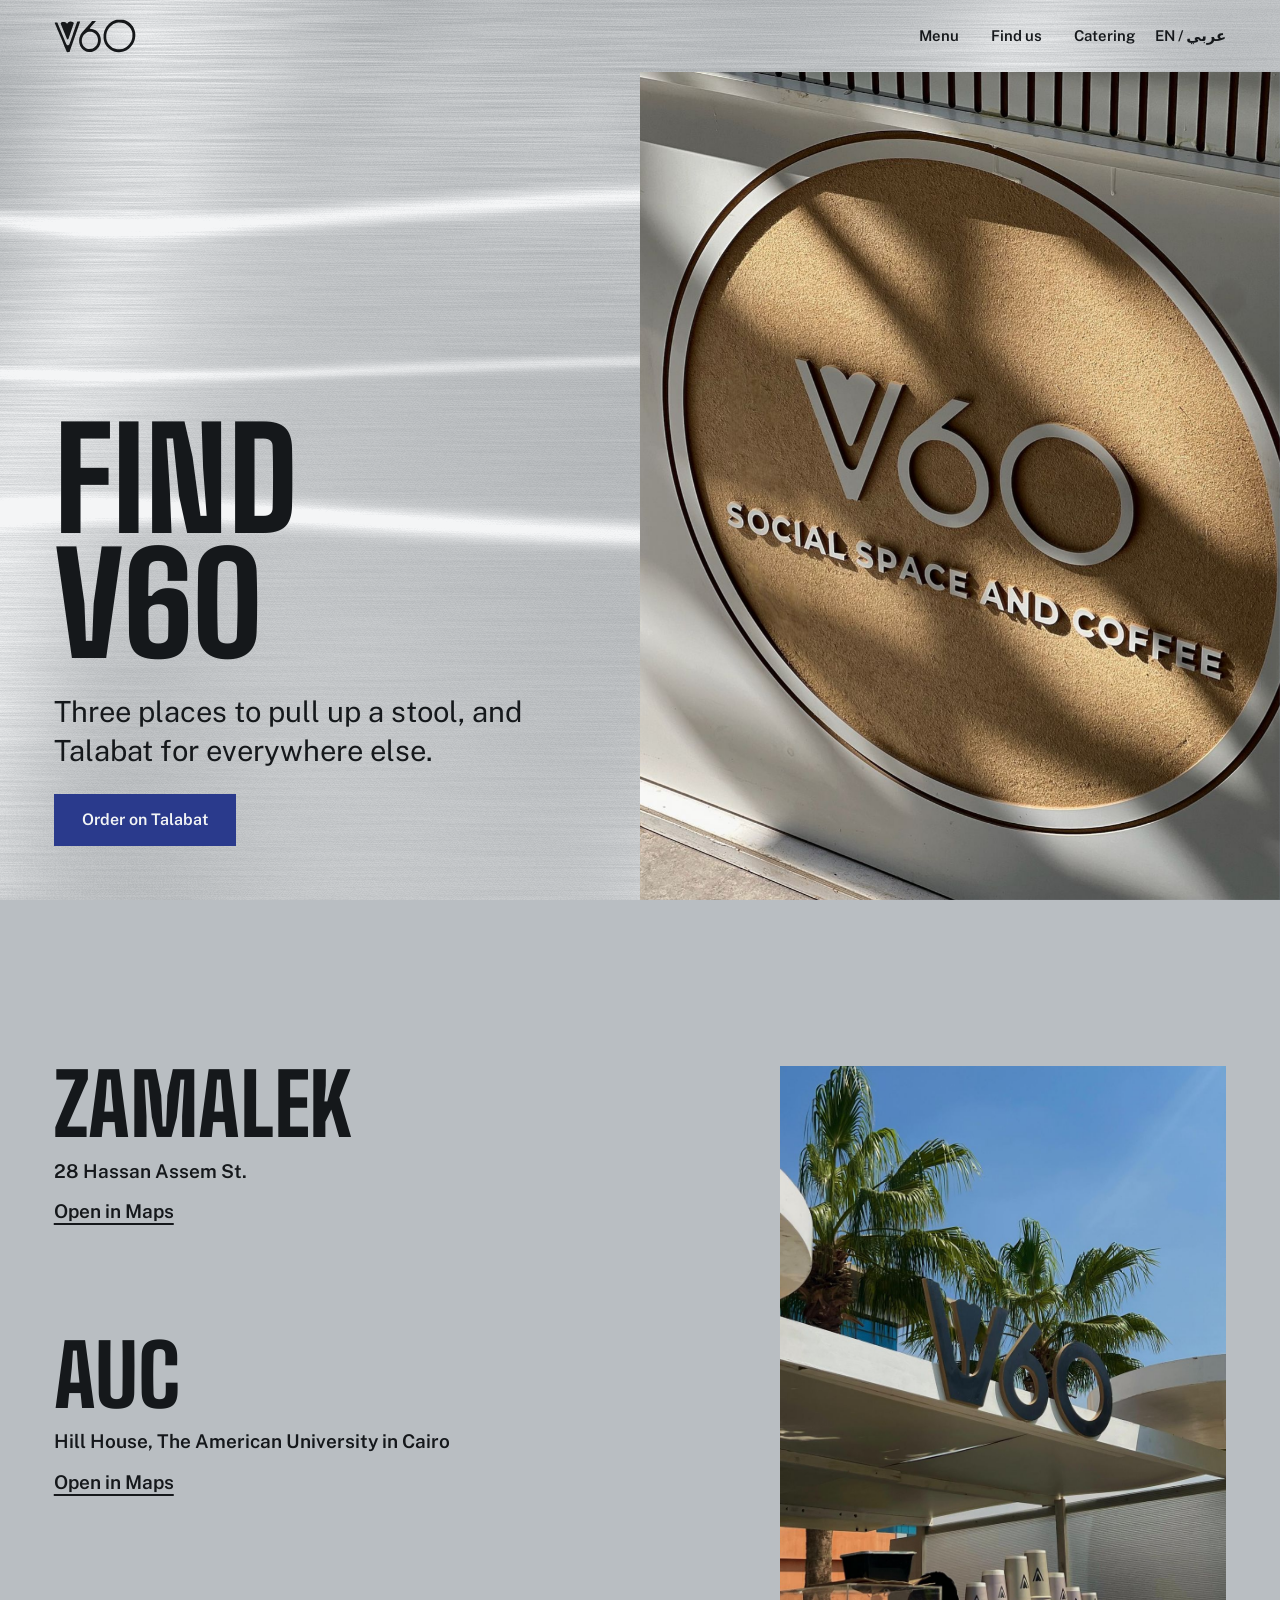
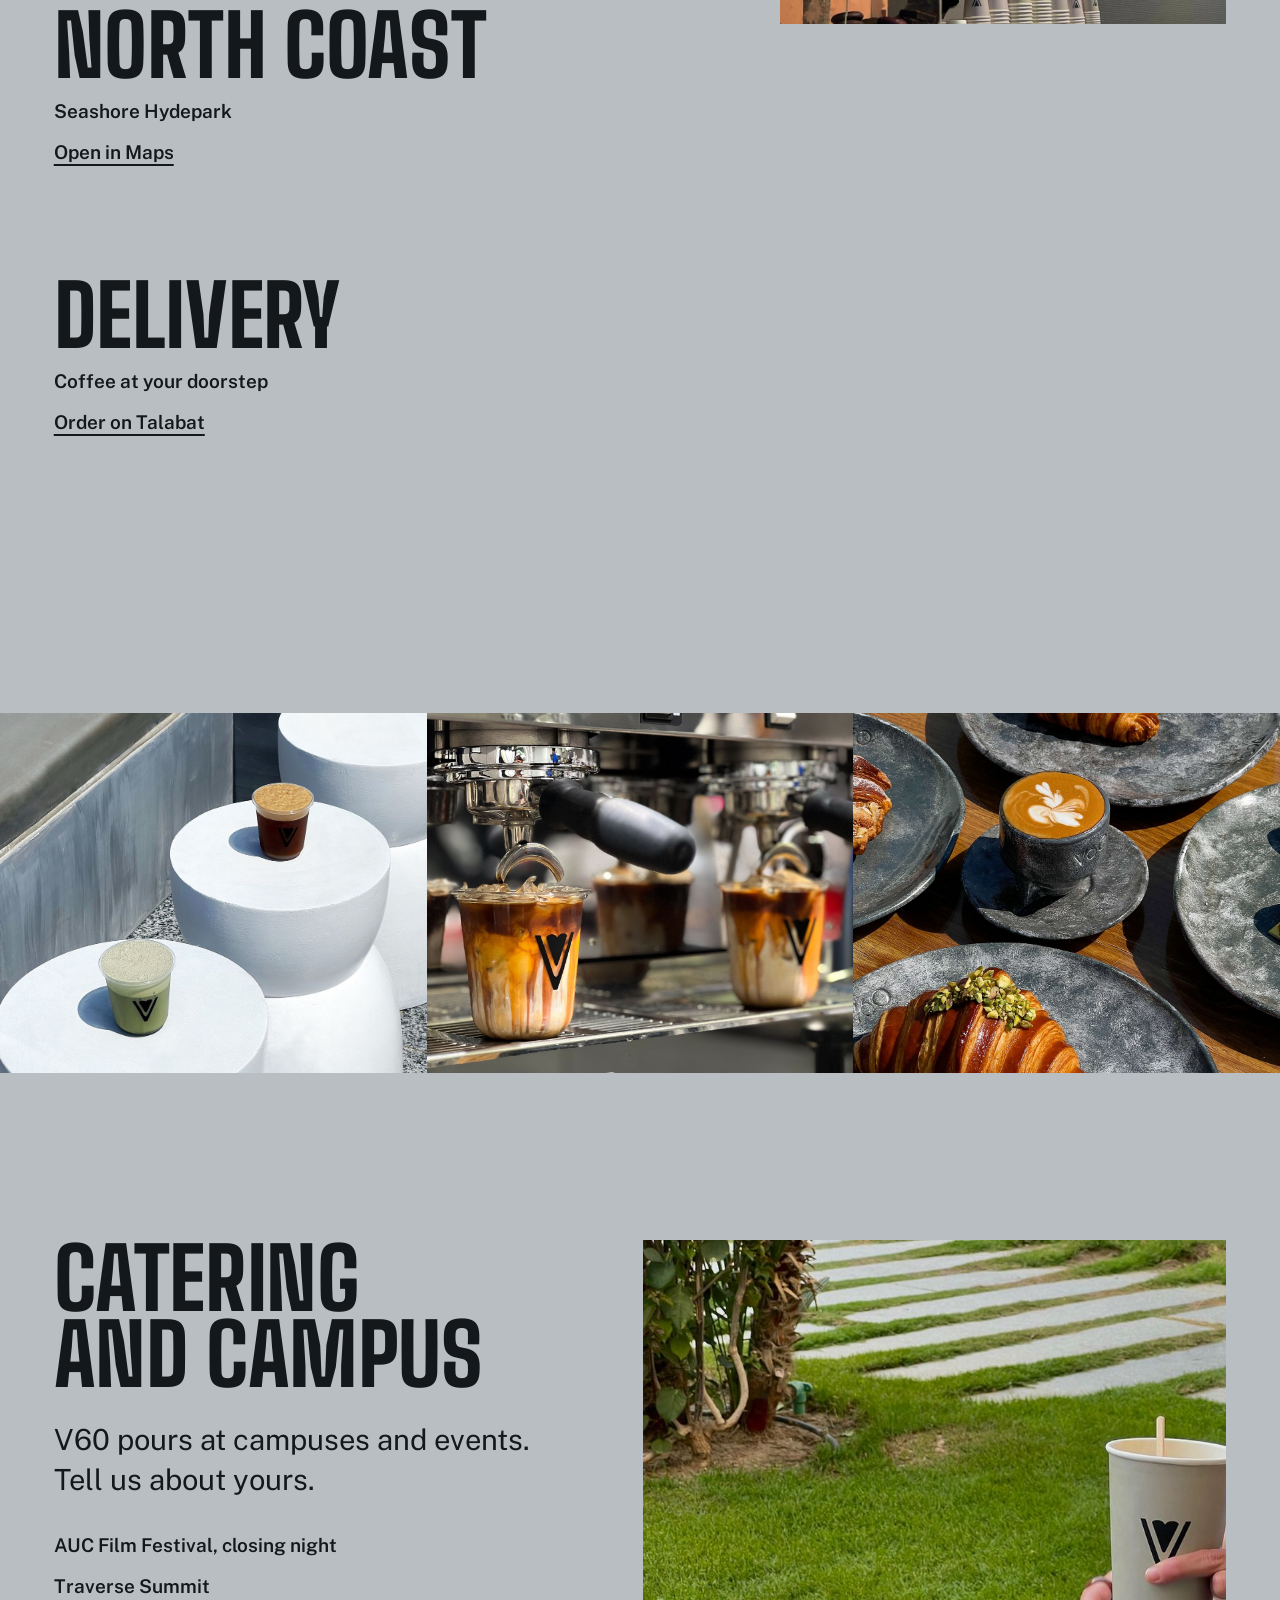
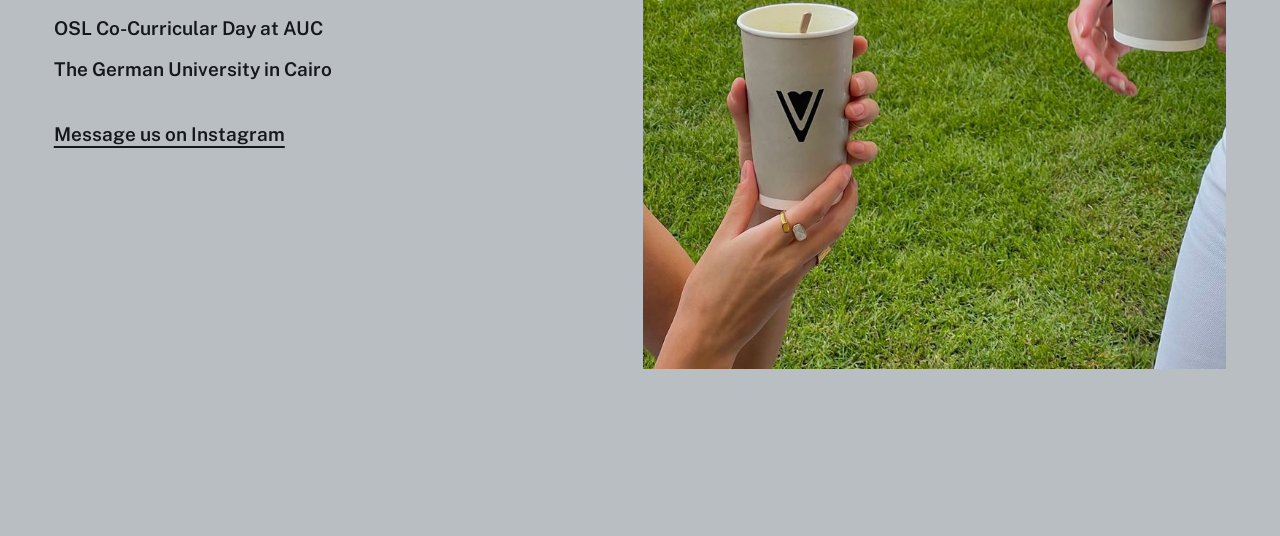
==== commit 37cc3a95: "Header order button shows after the hero, copy now uses V60's own captions Co-Authored-By: Claude So" ====
--- a/find.html
+++ b/find.html
@@ -12,8 +12,8 @@
 <link rel="preload" as="font" type="font/woff2" href="assets/fonts/public-sans-latin-600-normal.woff2" crossorigin>
 <style>html.fl body{opacity:0}body{transition:opacity .25s ease}</style>
 <script>document.documentElement.classList.add('fl','js');(function(){var d=document,h=d.documentElement,t;function done(){clearTimeout(t);h.classList.remove('fl');requestAnimationFrame(function(){h.classList.add('go')})}t=setTimeout(done,1200);if(d.fonts&&d.fonts.load){Promise.all([d.fonts.load('800 1em "Big Shoulders"'),d.fonts.load('400 1em "Public Sans"'),d.fonts.load('600 1em "Public Sans"')]).then(done,done)}else{done()}})();</script>
-<link rel="stylesheet" href="assets/fonts.css?v=6">
-<link rel="stylesheet" href="assets/styles.css?v=6">
+<link rel="stylesheet" href="assets/fonts.css?v=8">
+<link rel="stylesheet" href="assets/styles.css?v=8">
 </head>
 <body>
 <canvas id="steel-bg" aria-hidden="true"></canvas>
@@ -103,6 +103,6 @@
   <p>Arabic is not in this preview. It will be live in the final version.</p>
   <button class="btn" type="button" data-close>Got it</button>
 </dialog>
-<script src="assets/app.js?v=6" defer></script>
+<script src="assets/app.js?v=8" defer></script>
 </body>
 </html>
--- a/assets/styles.css
+++ b/assets/styles.css
@@ -52,7 +52,9 @@
 .links{display:flex;gap:32px;margin-left:auto}
 .links a,.lang{font-size:var(--step-small);font-weight:600;text-decoration:none;min-height:44px;display:inline-flex;align-items:center;color:var(--ink)}
 .lang{background:none;border:0;padding:0;cursor:pointer}
-.bar .btn{min-height:44px;padding:0 20px}
+.bar .btn{min-height:44px;padding:0 20px;animation:cta-in .35s var(--ease) both}
+.bar.no-cta .btn{display:none}
+@keyframes cta-in{from{opacity:0;transform:translateX(10px)}to{opacity:1;transform:none}}
 .burger{display:none;background:none;border:0;padding:0 4px;min-height:44px;font-size:var(--step-small);font-weight:600;cursor:pointer;color:var(--ink)}
 .panel-nav{display:none}
 
@@ -266,6 +268,7 @@
 .hero-photo img,.find-top .ph img{animation:drift 2.4s var(--ease) both}
 
 @media (prefers-reduced-motion:reduce){
+  .bar .btn{animation:none}
   .js .rv,.js .hero-fade{opacity:1;transform:none;transition:none}
   .js .ln>span{transform:none;transition:none}
   .hero-photo img,.find-top .ph img{animation:none}
@@ -284,6 +287,7 @@
   .links,.bar .lang{display:none}
   .burger{display:inline-flex;align-items:center;margin-left:0}
   .bar .btn{margin-left:auto}
+  .bar.no-cta .burger{margin-left:auto}
   .panel-nav{position:fixed;left:0;right:0;top:var(--hh);z-index:39;isolation:isolate;padding:8px var(--m) 24px;display:none;flex-direction:column}
   .panel-nav.open{display:flex}
   .panel-nav a,.panel-nav button{font-family:"Big Shoulders",sans-serif;font-weight:800;text-transform:uppercase;font-size:var(--step-head);line-height:1;text-decoration:none;padding:12px 0;min-height:56px;background:none;border:0;text-align:left;cursor:pointer;color:var(--ink)}
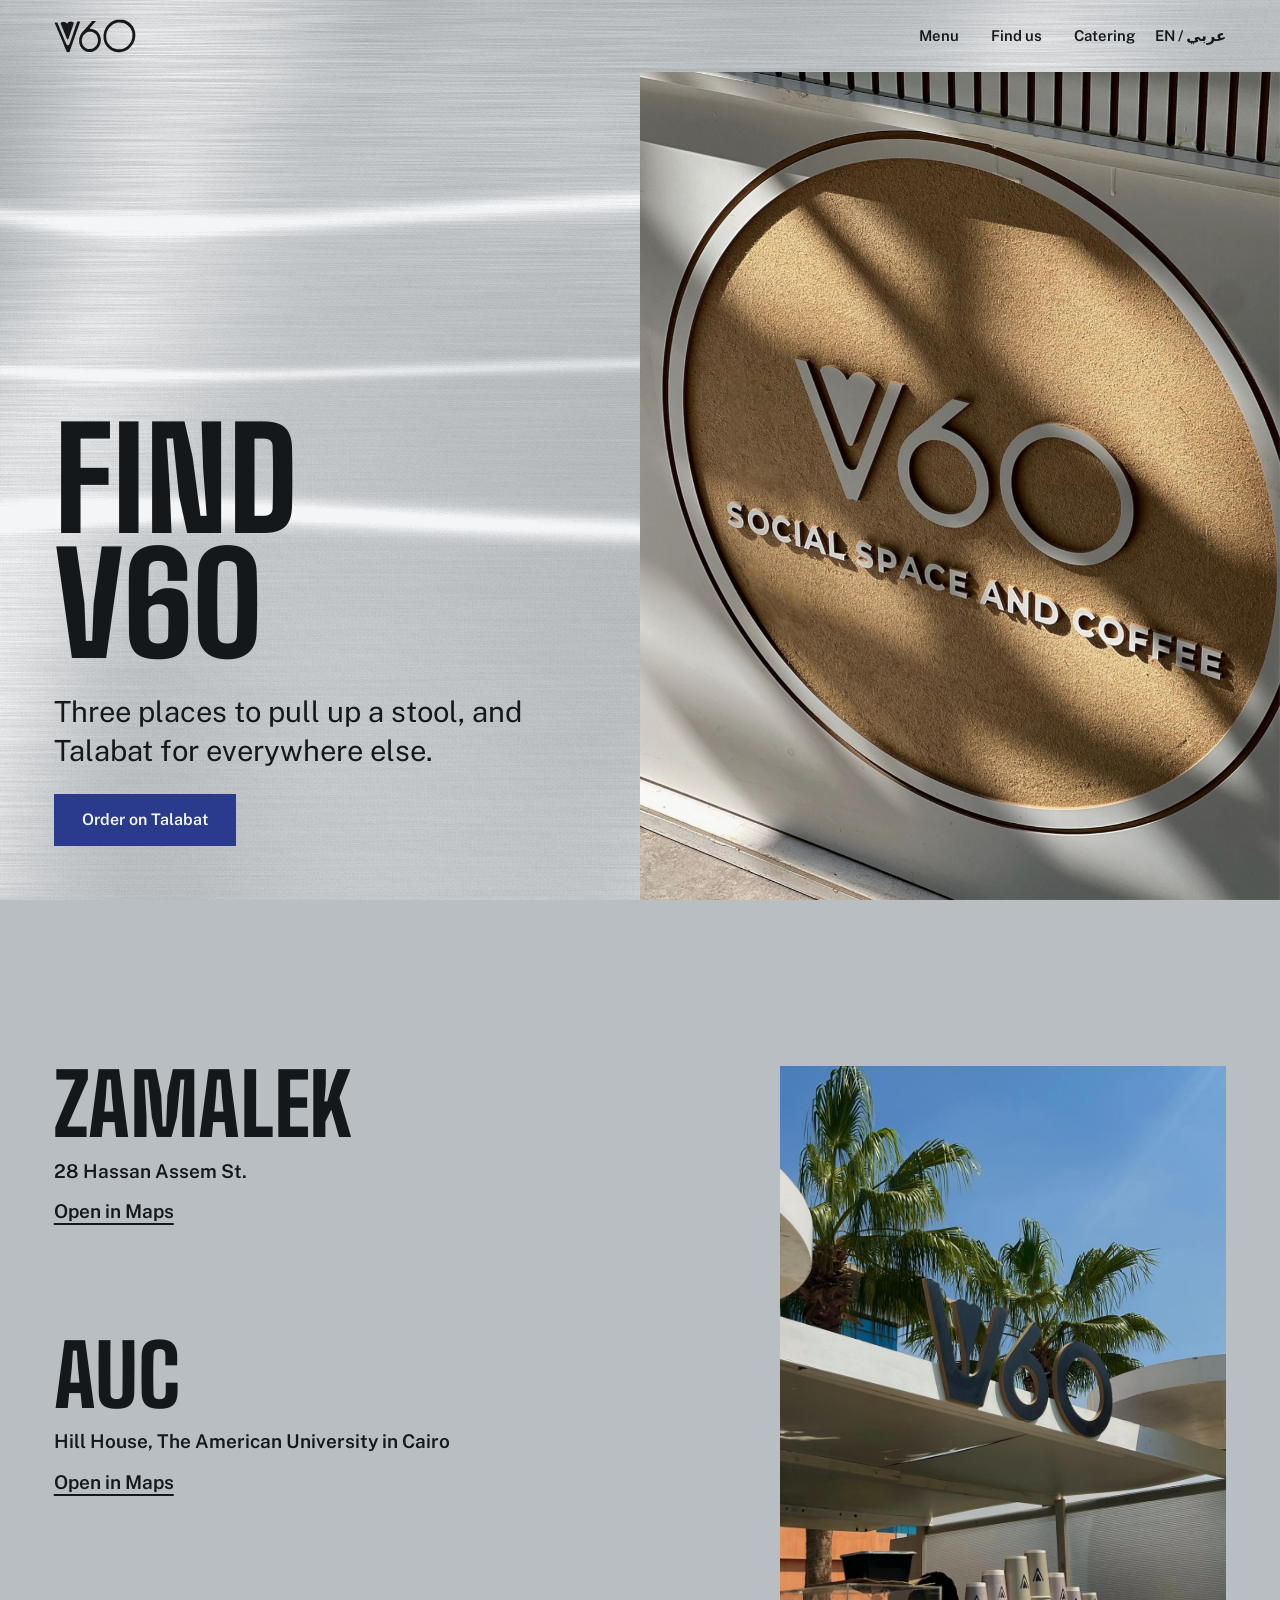
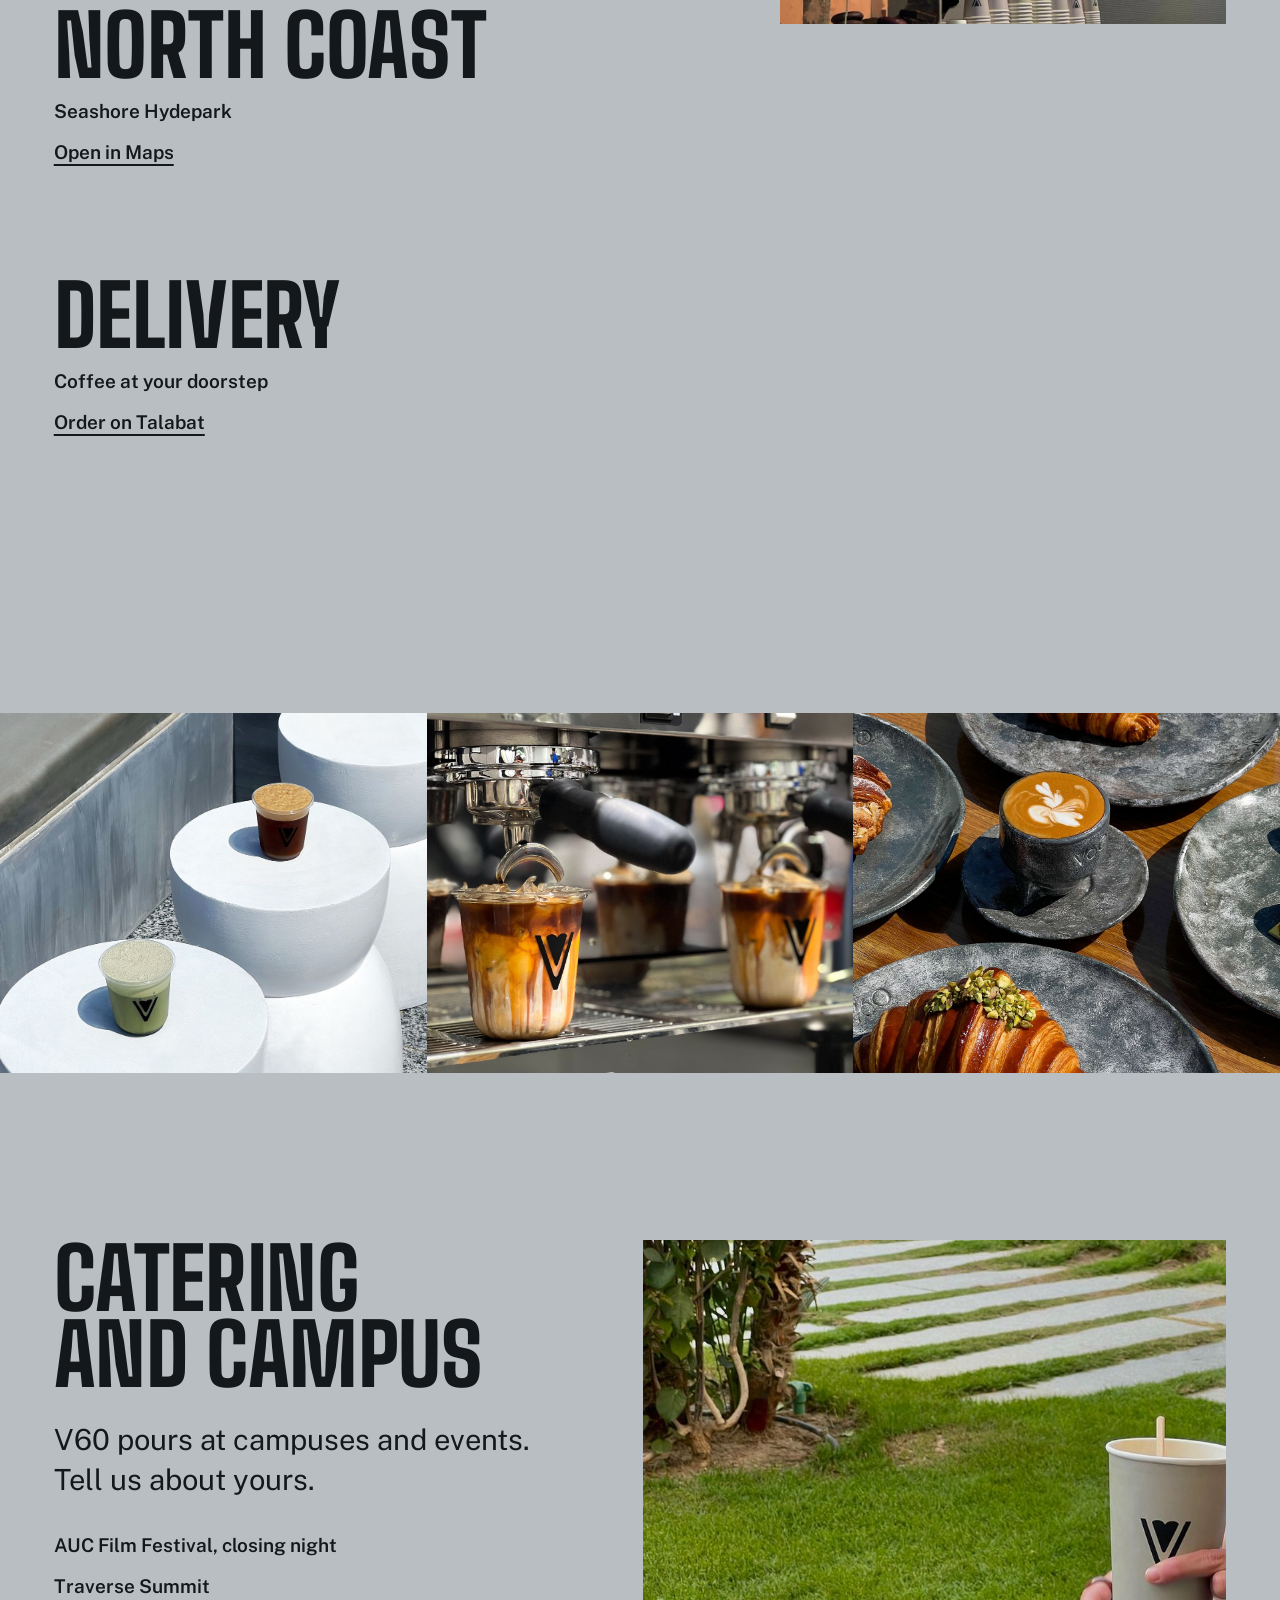
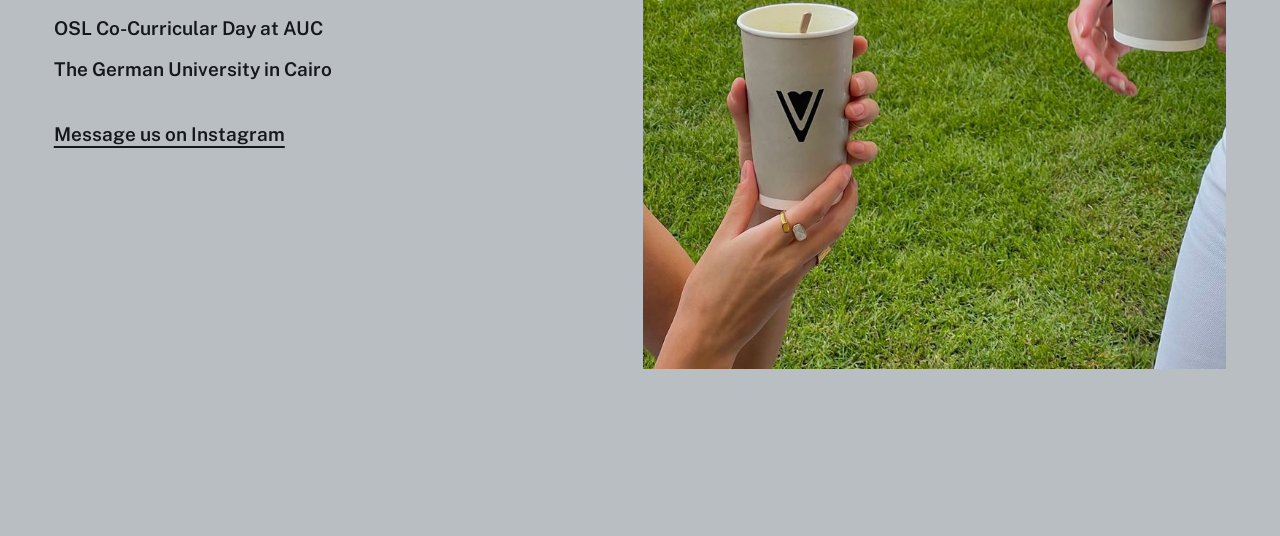
==== commit 0c60eb6e: "Remove photo description copy Co-Authored-By: Claude Sonnet 5.5 <noreply@anthropic.com> Claude-Sessi" ====
--- a/find.html
+++ b/find.html
@@ -12,8 +12,8 @@
 <link rel="preload" as="font" type="font/woff2" href="assets/fonts/public-sans-latin-600-normal.woff2" crossorigin>
 <style>html.fl body{opacity:0}body{transition:opacity .25s ease}</style>
 <script>document.documentElement.classList.add('fl','js');(function(){var d=document,h=d.documentElement,t;function done(){clearTimeout(t);h.classList.remove('fl');requestAnimationFrame(function(){h.classList.add('go')})}t=setTimeout(done,1200);if(d.fonts&&d.fonts.load){Promise.all([d.fonts.load('800 1em "Big Shoulders"'),d.fonts.load('400 1em "Public Sans"'),d.fonts.load('600 1em "Public Sans"')]).then(done,done)}else{done()}})();</script>
-<link rel="stylesheet" href="assets/fonts.css?v=8">
-<link rel="stylesheet" href="assets/styles.css?v=8">
+<link rel="stylesheet" href="assets/fonts.css?v=9">
+<link rel="stylesheet" href="assets/styles.css?v=9">
 </head>
 <body>
 <canvas id="steel-bg" aria-hidden="true"></canvas>
@@ -103,6 +103,6 @@
   <p>Arabic is not in this preview. It will be live in the final version.</p>
   <button class="btn" type="button" data-close>Got it</button>
 </dialog>
-<script src="assets/app.js?v=8" defer></script>
+<script src="assets/app.js?v=9" defer></script>
 </body>
 </html>
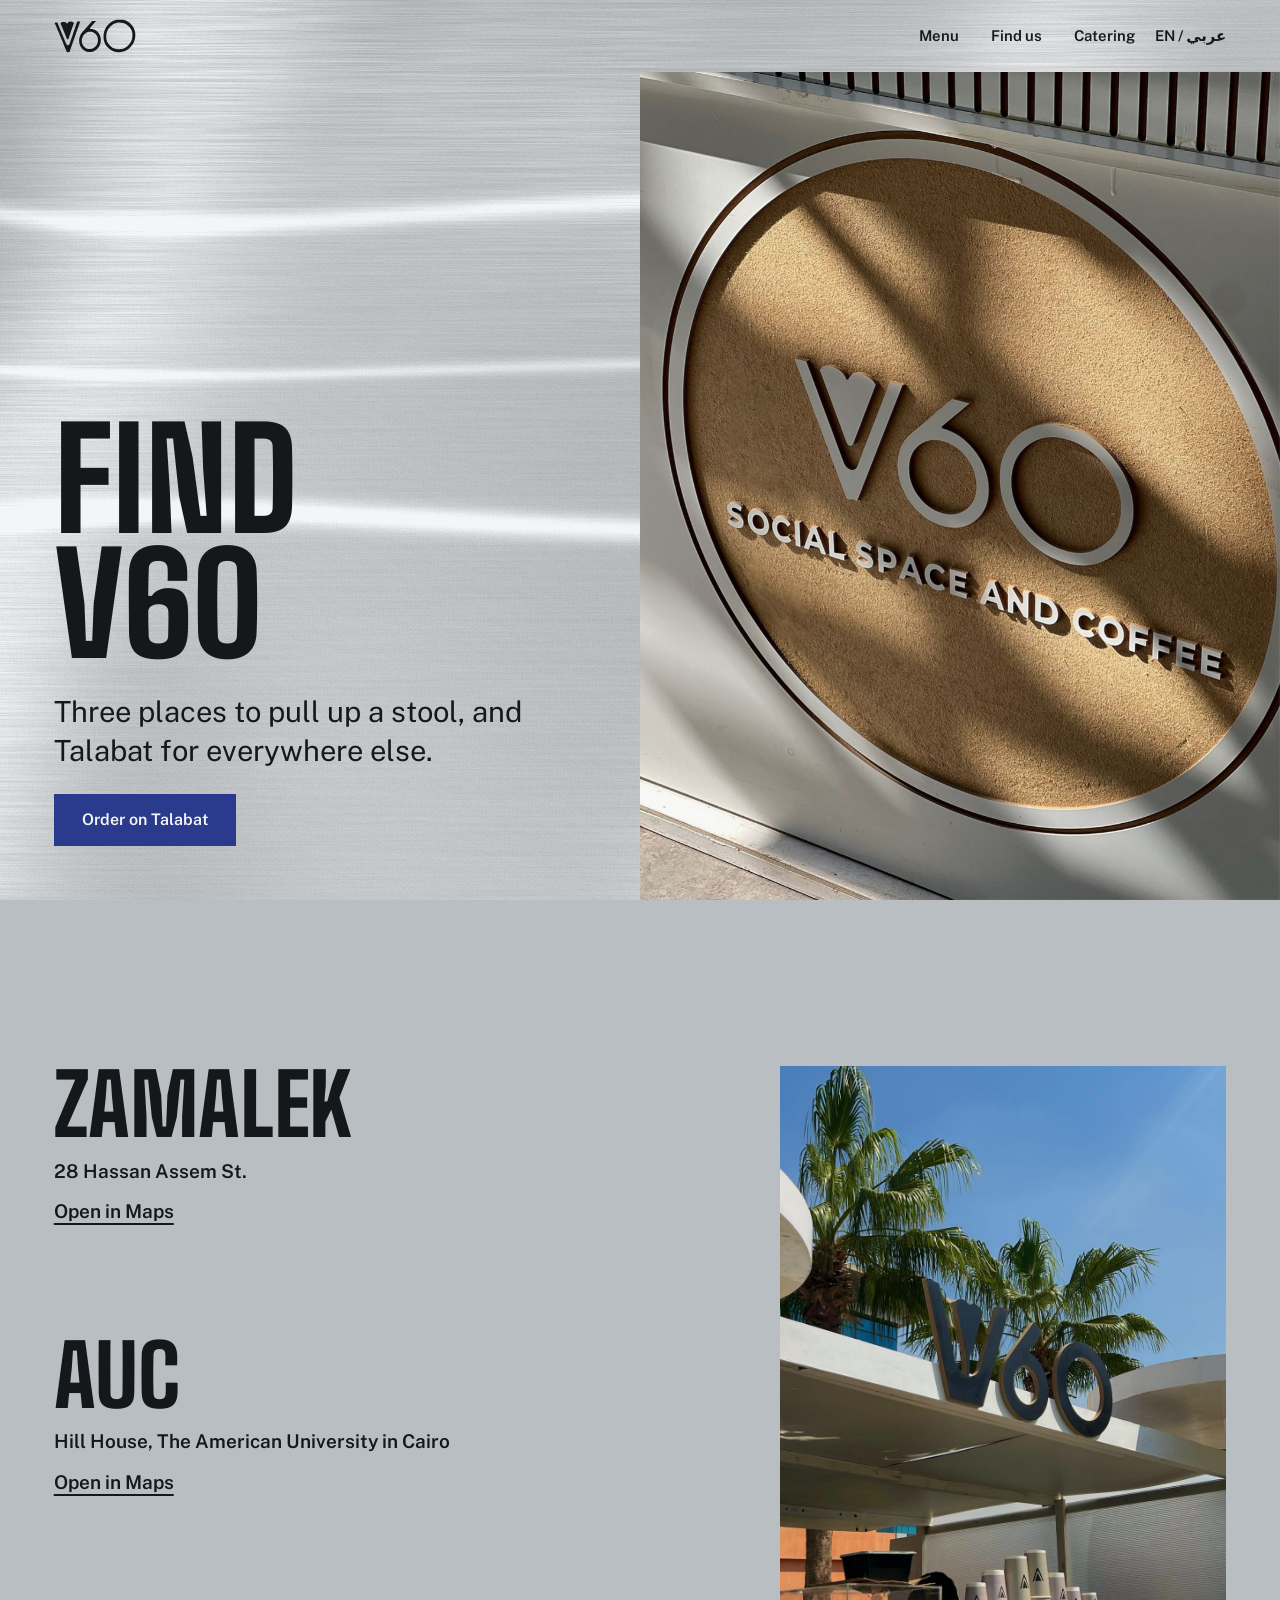
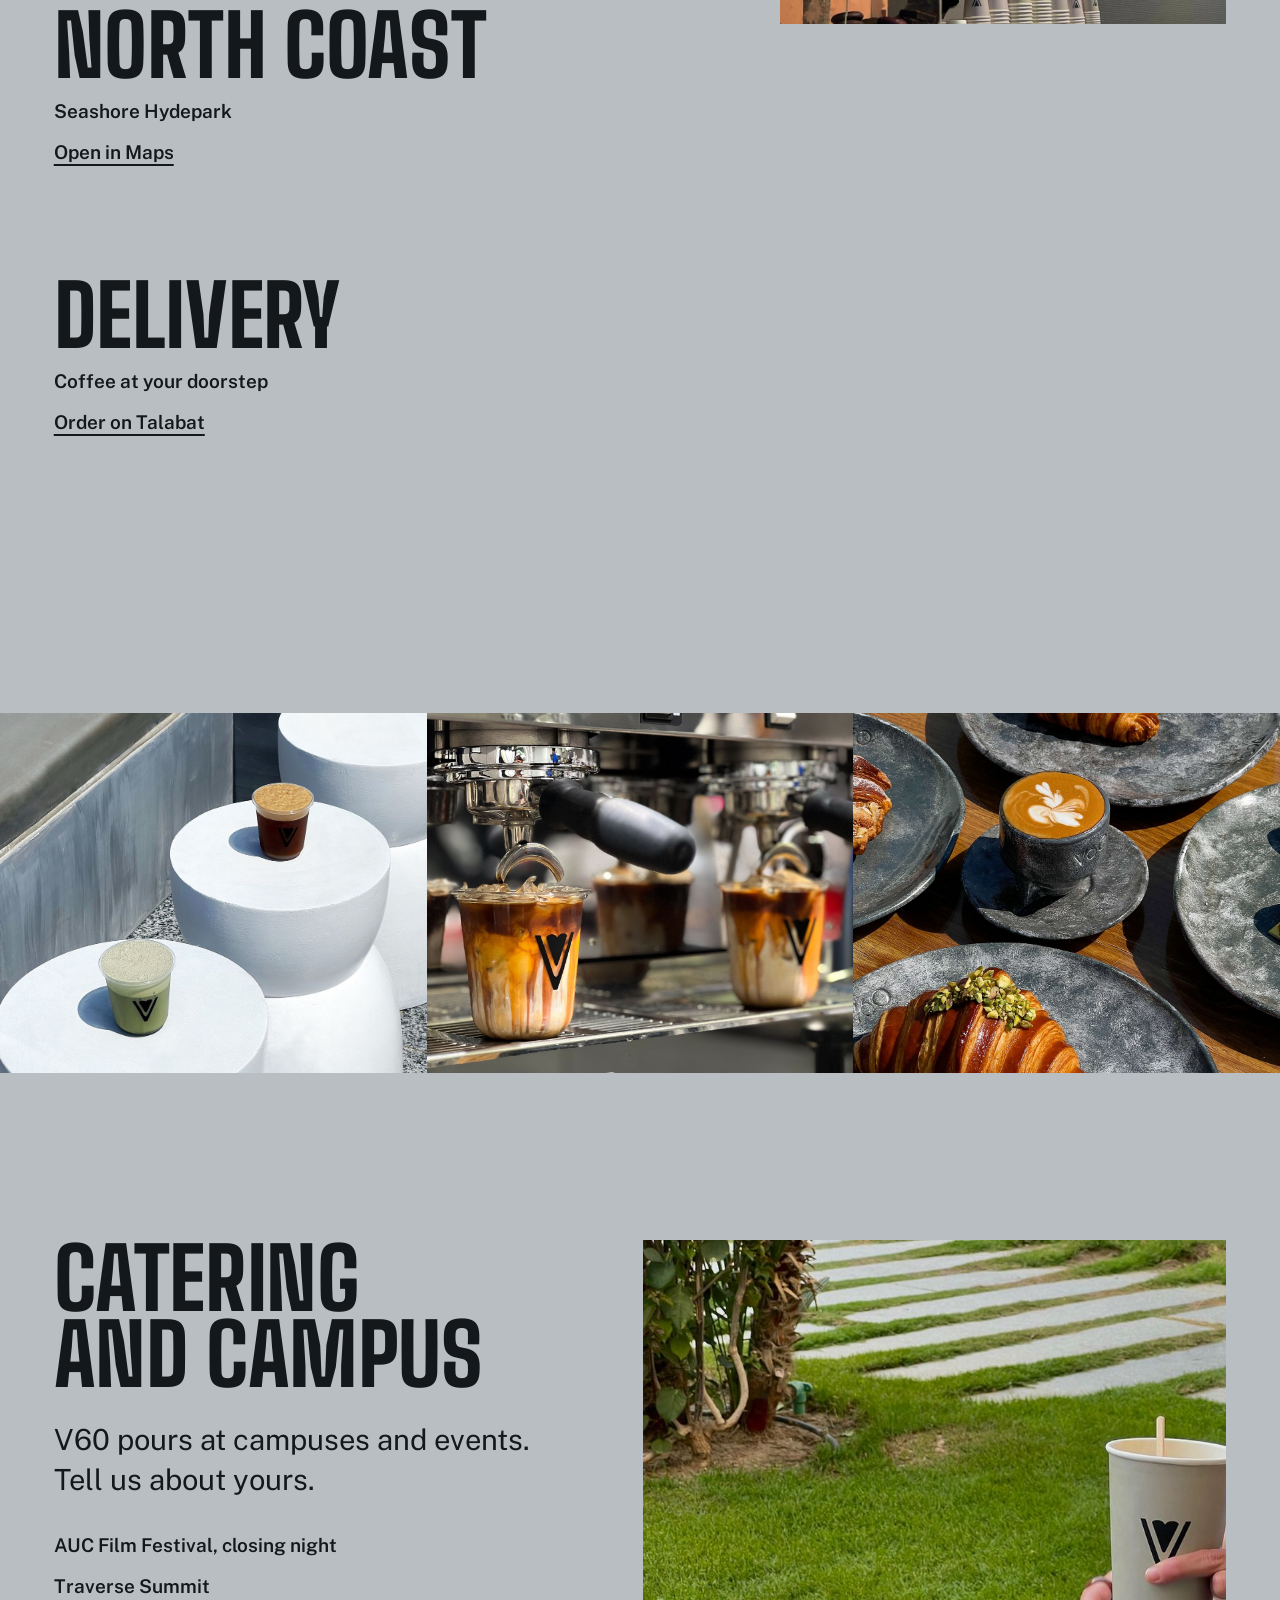
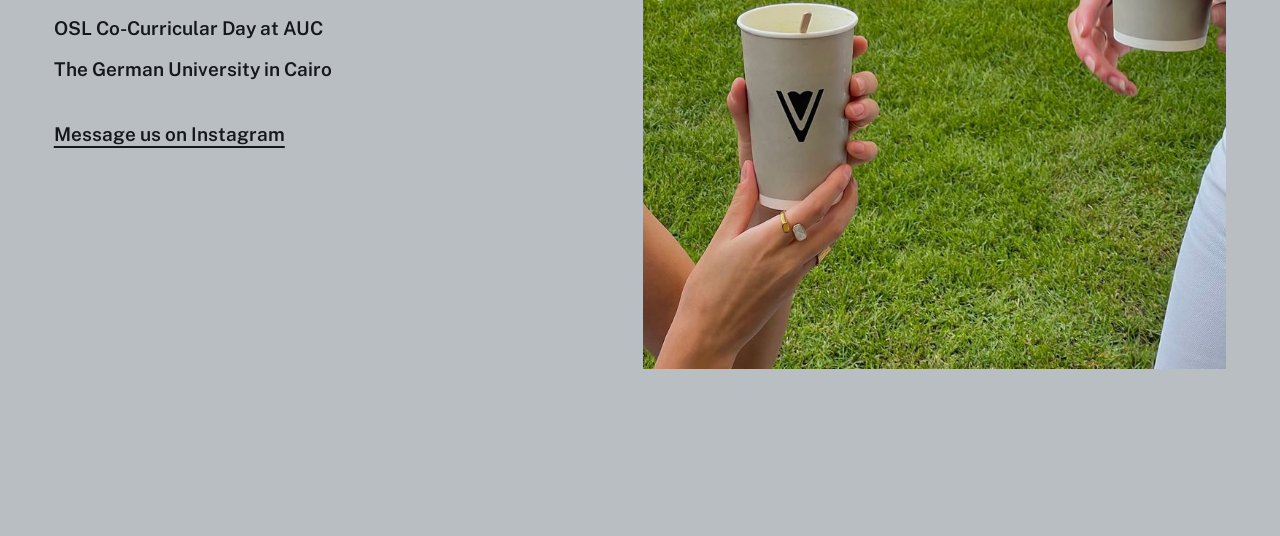
==== commit c92c2839: "Remove footer stamp photo Co-Authored-By: Claude Sonnet 5.5 <noreply@anthropic.com> Claude-Session: " ====
--- a/find.html
+++ b/find.html
@@ -12,8 +12,8 @@
 <link rel="preload" as="font" type="font/woff2" href="assets/fonts/public-sans-latin-600-normal.woff2" crossorigin>
 <style>html.fl body{opacity:0}body{transition:opacity .25s ease}</style>
 <script>document.documentElement.classList.add('fl','js');(function(){var d=document,h=d.documentElement,t;function done(){clearTimeout(t);h.classList.remove('fl');requestAnimationFrame(function(){h.classList.add('go')})}t=setTimeout(done,1200);if(d.fonts&&d.fonts.load){Promise.all([d.fonts.load('800 1em "Big Shoulders"'),d.fonts.load('400 1em "Public Sans"'),d.fonts.load('600 1em "Public Sans"')]).then(done,done)}else{done()}})();</script>
-<link rel="stylesheet" href="assets/fonts.css?v=9">
-<link rel="stylesheet" href="assets/styles.css?v=9">
+<link rel="stylesheet" href="assets/fonts.css?v=10">
+<link rel="stylesheet" href="assets/styles.css?v=10">
 </head>
 <body>
 <canvas id="steel-bg" aria-hidden="true"></canvas>
@@ -103,6 +103,6 @@
   <p>Arabic is not in this preview. It will be live in the final version.</p>
   <button class="btn" type="button" data-close>Got it</button>
 </dialog>
-<script src="assets/app.js?v=9" defer></script>
+<script src="assets/app.js?v=10" defer></script>
 </body>
 </html>
--- a/assets/styles.css
+++ b/assets/styles.css
@@ -194,8 +194,6 @@
 .card .msg{margin-top:16px;font-size:var(--step-body);max-width:24em}
 .addr{display:grid;gap:12px;font-size:var(--step-body)}
 .addr a{text-decoration:underline;text-decoration-thickness:2px;text-underline-offset:5px;min-height:28px}
-.stamp{position:absolute;top:calc(clamp(28px,4vw,56px) + 20px);right:clamp(24px,5vw,72px);width:88px;padding:6px;background:var(--paper);outline:0}
-.stamp img{width:100%;aspect-ratio:3/4;object-fit:cover}
 .imprint{grid-column:1/-1;text-align:center;font-size:var(--step-small);color:var(--ink-soft);padding-top:24px}
 .end .tail{height:var(--m)}
 
@@ -330,7 +328,6 @@
   .field img{justify-self:start;width:min(220px,60%)}
   .card{grid-template-columns:minmax(0,1fr);padding-top:calc(var(--m) + 36px)}
   .card::before{background-size:calc(100% / 6) 100%}
-  .stamp{width:64px;padding:4px}
   .find-top{grid-template-columns:minmax(0,1fr);min-height:0}
   .find-top .ph{aspect-ratio:4/5;order:2}
   .cater{grid-template-columns:minmax(0,1fr);gap:40px}
